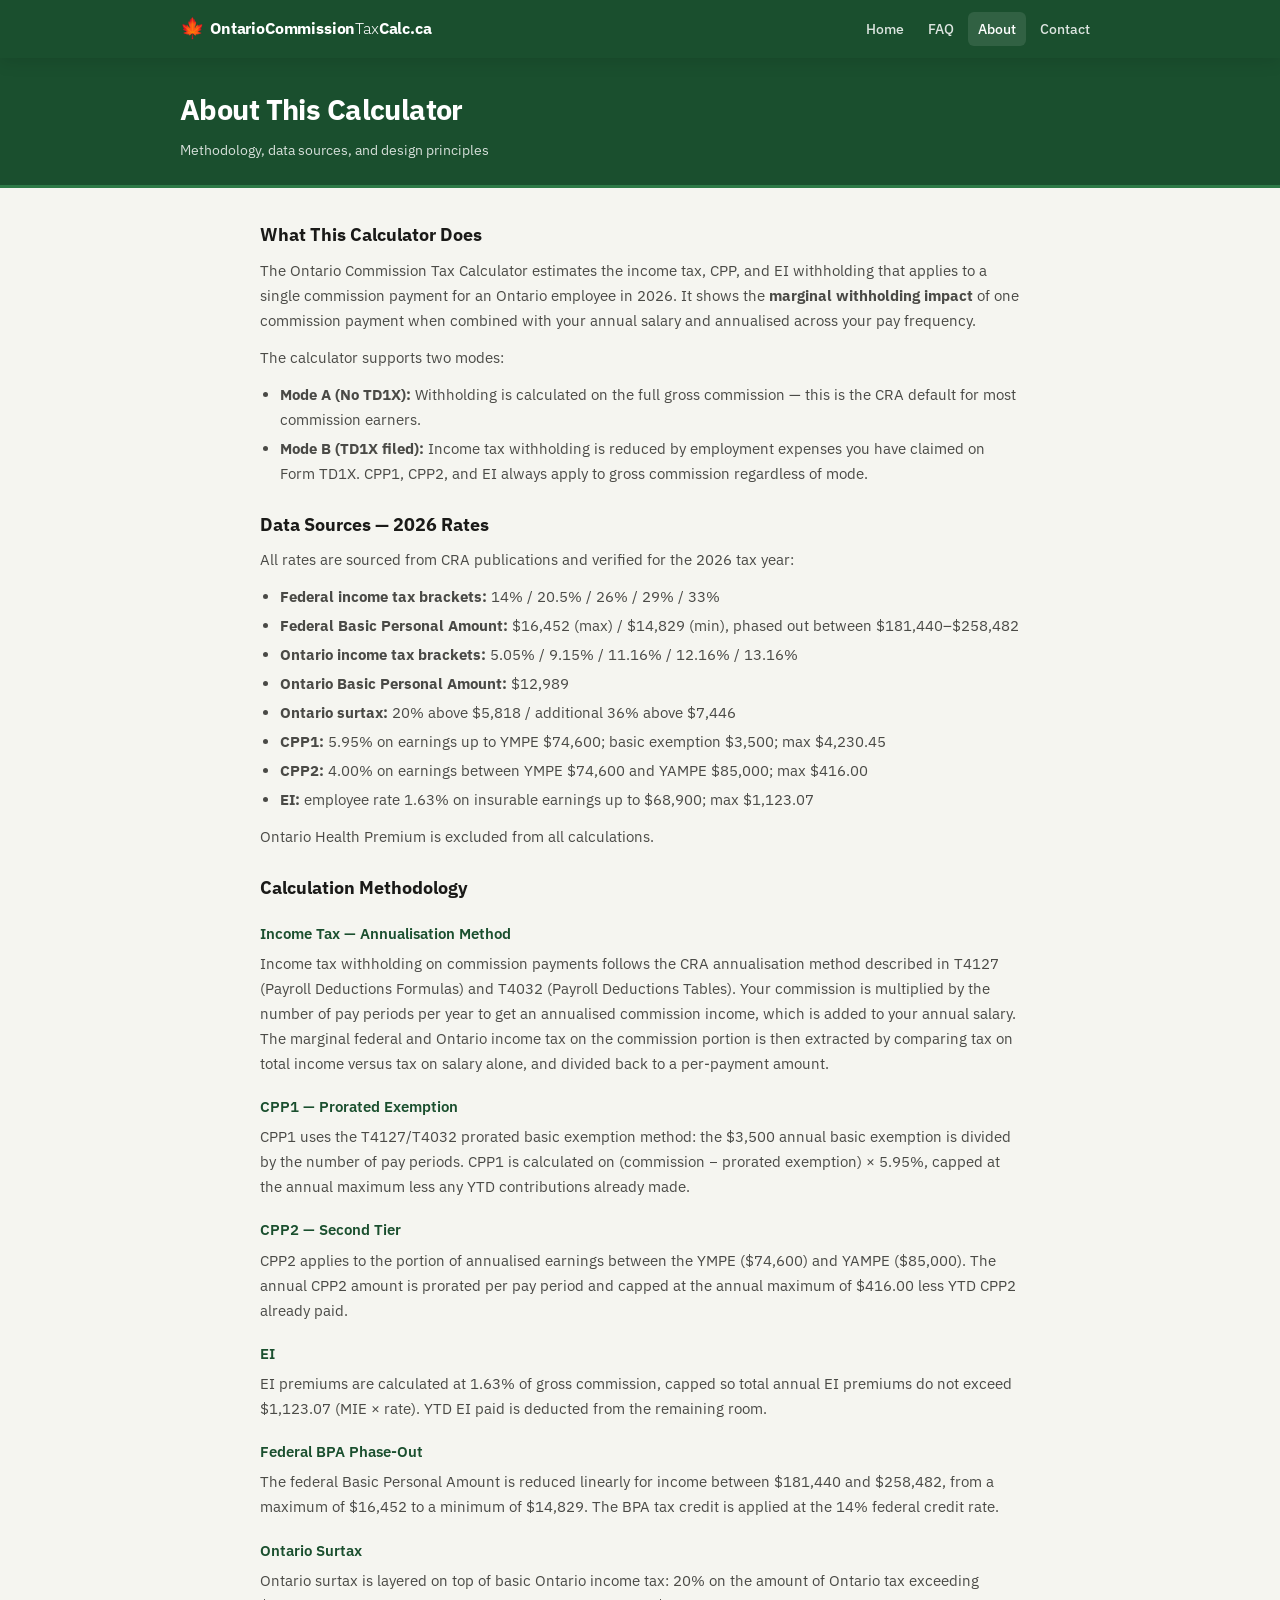
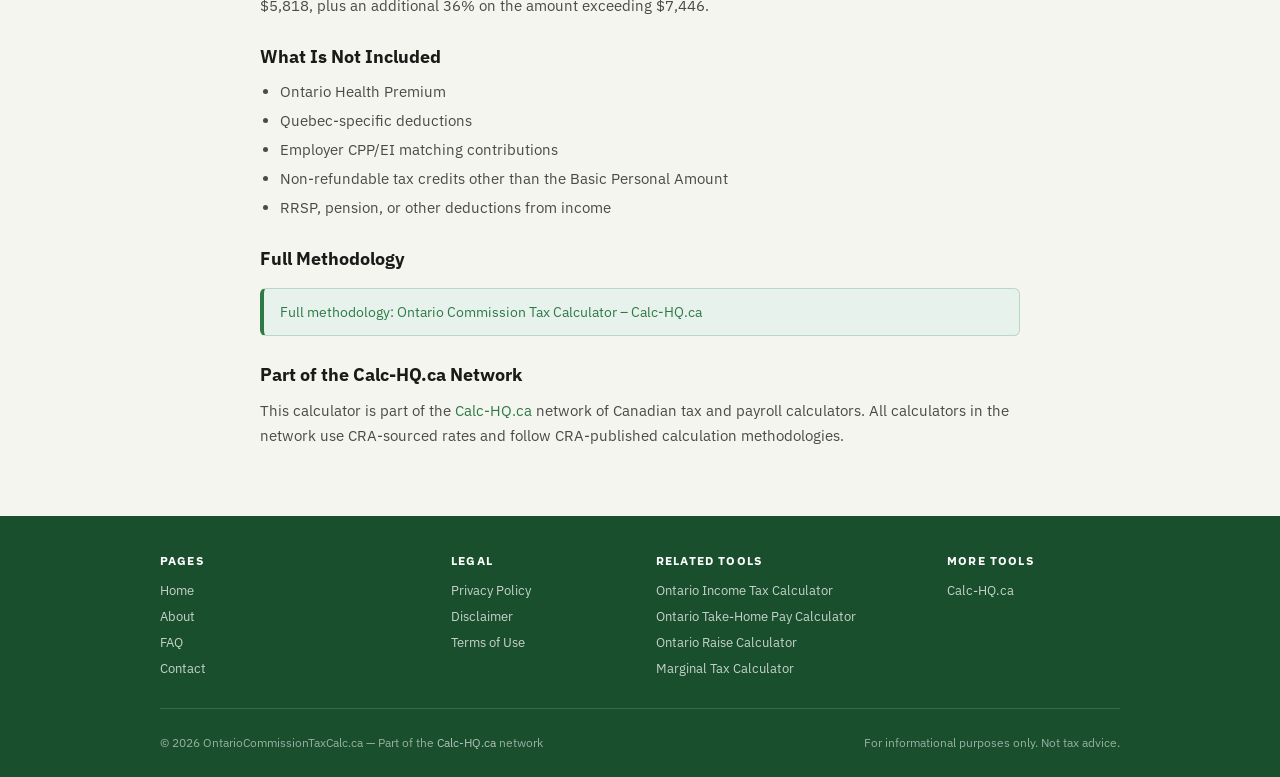
==== about.html @ 47cc6dad "Initial build + patches — ontariocommissiontaxcalc.ca" ====
<!DOCTYPE html>
<html lang="en">
<head>
  <meta charset="UTF-8">
  <meta name="viewport" content="width=device-width, initial-scale=1.0">
  <title>About — Ontario Commission Tax Calculator 2026</title>
  <meta name="description" content="About the Ontario Commission Tax Calculator — methodology, data sources, and how commission tax withholding is calculated for 2026.">
  <link rel="canonical" href="https://www.ontariocommissiontaxcalc.ca/about.html">
  <link rel="preconnect" href="https://fonts.googleapis.com">
  <link rel="preconnect" href="https://fonts.gstatic.com" crossorigin>
  <link href="https://fonts.googleapis.com/css2?family=IBM+Plex+Sans:wght@300;400;500;600;700&family=IBM+Plex+Mono:wght@400;500;600&display=swap" rel="stylesheet">
  <link rel="stylesheet" href="css/style.css">
  <script async src="https://pagead2.googlesyndication.com/pagead/js/adsbygoogle.js?client=ca-pub-7744853829365165" crossorigin="anonymous"></script>
</head>
<body>

<header class="site-header">
  <div class="container">
    <a href="index.html" class="logo">
      <span class="logo-leaf" aria-hidden="true" style="font-size:1.25em;line-height:1">🍁</span><span>OntarioCommission<span style="font-weight:300">Tax</span>Calc.ca</span>
    </a>
    <nav class="site-nav" aria-label="Main navigation">
      <a href="index.html">Home</a>
      <a href="faq.html">FAQ</a>
      <a href="about.html" class="active">About</a>
      <a href="contact.html">Contact</a>
    </nav>
  </div>
</header>

<section class="page-hero">
  <div class="container">
    <h1>About This Calculator</h1>
    <p>Methodology, data sources, and design principles</p>
  </div>
</section>

<main class="page-content">
  <div class="content-col">

    <h2>What This Calculator Does</h2>
    <p>The Ontario Commission Tax Calculator estimates the income tax, CPP, and EI withholding that applies to a single commission payment for an Ontario employee in 2026. It shows the <strong>marginal withholding impact</strong> of one commission payment when combined with your annual salary and annualised across your pay frequency.</p>
    <p>The calculator supports two modes:</p>
    <ul>
      <li><strong>Mode A (No TD1X):</strong> Withholding is calculated on the full gross commission — this is the CRA default for most commission earners.</li>
      <li><strong>Mode B (TD1X filed):</strong> Income tax withholding is reduced by employment expenses you have claimed on Form TD1X. CPP1, CPP2, and EI always apply to gross commission regardless of mode.</li>
    </ul>

    <h2>Data Sources — 2026 Rates</h2>
    <p>All rates are sourced from CRA publications and verified for the 2026 tax year:</p>
    <ul>
      <li><strong>Federal income tax brackets:</strong> 14% / 20.5% / 26% / 29% / 33%</li>
      <li><strong>Federal Basic Personal Amount:</strong> $16,452 (max) / $14,829 (min), phased out between $181,440–$258,482</li>
      <li><strong>Ontario income tax brackets:</strong> 5.05% / 9.15% / 11.16% / 12.16% / 13.16%</li>
      <li><strong>Ontario Basic Personal Amount:</strong> $12,989</li>
      <li><strong>Ontario surtax:</strong> 20% above $5,818 / additional 36% above $7,446</li>
      <li><strong>CPP1:</strong> 5.95% on earnings up to YMPE $74,600; basic exemption $3,500; max $4,230.45</li>
      <li><strong>CPP2:</strong> 4.00% on earnings between YMPE $74,600 and YAMPE $85,000; max $416.00</li>
      <li><strong>EI:</strong> employee rate 1.63% on insurable earnings up to $68,900; max $1,123.07</li>
    </ul>
    <p>Ontario Health Premium is excluded from all calculations.</p>

    <h2>Calculation Methodology</h2>
    <h3>Income Tax — Annualisation Method</h3>
    <p>Income tax withholding on commission payments follows the CRA annualisation method described in T4127 (Payroll Deductions Formulas) and T4032 (Payroll Deductions Tables). Your commission is multiplied by the number of pay periods per year to get an annualised commission income, which is added to your annual salary. The marginal federal and Ontario income tax on the commission portion is then extracted by comparing tax on total income versus tax on salary alone, and divided back to a per-payment amount.</p>

    <h3>CPP1 — Prorated Exemption</h3>
    <p>CPP1 uses the T4127/T4032 prorated basic exemption method: the $3,500 annual basic exemption is divided by the number of pay periods. CPP1 is calculated on (commission − prorated exemption) × 5.95%, capped at the annual maximum less any YTD contributions already made.</p>

    <h3>CPP2 — Second Tier</h3>
    <p>CPP2 applies to the portion of annualised earnings between the YMPE ($74,600) and YAMPE ($85,000). The annual CPP2 amount is prorated per pay period and capped at the annual maximum of $416.00 less YTD CPP2 already paid.</p>

    <h3>EI</h3>
    <p>EI premiums are calculated at 1.63% of gross commission, capped so total annual EI premiums do not exceed $1,123.07 (MIE × rate). YTD EI paid is deducted from the remaining room.</p>

    <h3>Federal BPA Phase-Out</h3>
    <p>The federal Basic Personal Amount is reduced linearly for income between $181,440 and $258,482, from a maximum of $16,452 to a minimum of $14,829. The BPA tax credit is applied at the 14% federal credit rate.</p>

    <h3>Ontario Surtax</h3>
    <p>Ontario surtax is layered on top of basic Ontario income tax: 20% on the amount of Ontario tax exceeding $5,818, plus an additional 36% on the amount exceeding $7,446.</p>

    <h2>What Is Not Included</h2>
    <ul>
      <li>Ontario Health Premium</li>
      <li>Quebec-specific deductions</li>
      <li>Employer CPP/EI matching contributions</li>
      <li>Non-refundable tax credits other than the Basic Personal Amount</li>
      <li>RRSP, pension, or other deductions from income</li>
    </ul>

    <h2>Full Methodology</h2>
    <div class="info-box">
      <a href="https://calc-hq.ca/methodology/commission-tax/">Full methodology: Ontario Commission Tax Calculator – Calc-HQ.ca</a>
    </div>

    <h2>Part of the Calc-HQ.ca Network</h2>
    <p>This calculator is part of the <a href="https://calc-hq.ca/">Calc-HQ.ca</a> network of Canadian tax and payroll calculators. All calculators in the network use CRA-sourced rates and follow CRA-published calculation methodologies.</p>

  </div>
</main>

<footer class="site-footer">
  <div class="footer-grid">
    <div class="footer-col">
      <h4>Pages</h4>
      <a href="index.html">Home</a>
      <a href="about.html">About</a>
      <a href="faq.html">FAQ</a>
      <a href="contact.html">Contact</a>
    </div>
    <div class="footer-col">
      <h4>Legal</h4>
      <a href="privacy.html">Privacy Policy</a>
      <a href="legal.html">Disclaimer</a>
      <a href="terms.html">Terms of Use</a>
    </div>
    <div class="footer-col">
      <h4>Related Tools</h4>
      <a href="https://www.ontarioincometaxcalc.ca/" rel="noopener">Ontario Income Tax Calculator</a>
      <a href="https://www.ontariotakehomecalc.ca/" rel="noopener">Ontario Take-Home Pay Calculator</a>
      <a href="https://www.ontarioraisecalc.ca/" rel="noopener">Ontario Raise Calculator</a>
      <a href="https://www.marginaltaxcalc.ca/" rel="noopener">Marginal Tax Calculator</a>
    </div>
    <div class="footer-col">
      <h4>More Tools</h4>
      <a href="https://calc-hq.ca/" rel="noopener">Calc-HQ.ca</a>
    </div>
  </div>
  <div class="footer-bottom">
    <span>© 2026 OntarioCommissionTaxCalc.ca — Part of the <a href="https://calc-hq.ca/" rel="noopener">Calc-HQ.ca</a> network</span>
    <span>For informational purposes only. Not tax advice.</span>
  </div>
</footer>

</body>
</html>
---- css/style.css ----
/* ─── Design tokens ──────────────────────────────────────────────────────── */
:root {
  --bg:           #f5f5f0;
  --surface:      #ffffff;
  --surface-2:    #f9f9f6;
  --border:       #e0dfd8;
  --border-2:     #c8c7be;
  --text-primary: #1a1a18;
  --text-secondary:#4a4a46;
  --text-muted:   #7a7a74;
  --accent:       #1a4f2e;
  --accent-light: #e8f2ec;
  --accent-mid:   #2d7a47;
  --accent-hover: #153d24;
  --red:          #c0392b;
  --amber:        #c47a00;
  --radius:       6px;
  --radius-lg:    12px;
  --shadow-sm:    0 1px 3px rgba(0,0,0,0.08);
  --shadow:       0 4px 16px rgba(0,0,0,0.10);
  --shadow-lg:    0 8px 32px rgba(0,0,0,0.12);
  --max-width:    960px;
}

/* ─── Reset ──────────────────────────────────────────────────────────────── */
*, *::before, *::after { box-sizing: border-box; margin: 0; padding: 0; }
html { font-size: 16px; scroll-behavior: smooth; }
body {
  font-family: 'IBM Plex Sans', system-ui, sans-serif;
  background: var(--bg);
  color: var(--text-primary);
  line-height: 1.6;
  -webkit-font-smoothing: antialiased;
}
a { color: var(--accent-mid); text-decoration: none; }
a:hover { color: var(--accent-hover); text-decoration: underline; }
img, svg { display: block; }

/* ─── Layout ─────────────────────────────────────────────────────────────── */
.container {
  max-width: var(--max-width);
  margin: 0 auto;
  padding: 0 20px;
}

/* ─── Header ─────────────────────────────────────────────────────────────── */
.site-header {
  background: var(--accent);
  height: 58px;
  position: sticky;
  top: 0;
  z-index: 100;
  box-shadow: var(--shadow);
}
.site-header .container {
  display: flex;
  align-items: center;
  justify-content: space-between;
  height: 100%;
}
.logo {
  display: flex;
  align-items: center;
  gap: 8px;
  color: #fff;
  font-size: 1rem;
  font-weight: 700;
  text-decoration: none;
  letter-spacing: -0.01em;
}
.logo:hover { color: #fff; text-decoration: none; }
.logo-leaf {
  width: 22px;
  height: 22px;
  fill: #fff;
  flex-shrink: 0;
}
.site-nav {
  display: flex;
  align-items: center;
  gap: 4px;
}
.site-nav a {
  color: rgba(255,255,255,0.85);
  font-size: 0.875rem;
  font-weight: 500;
  padding: 6px 10px;
  border-radius: var(--radius);
  transition: color 0.15s, background 0.15s;
  text-decoration: none;
}
.site-nav a:hover, .site-nav a.active {
  color: #fff;
  background: rgba(255,255,255,0.10);
  text-decoration: none;
}

/* ─── Hero ───────────────────────────────────────────────────────────────── */
.hero {
  background: var(--accent);
  color: #fff;
  padding: 32px 20px 28px;
  border-bottom: 3px solid var(--accent-mid);
}
.hero h1 {
  font-size: clamp(1.4rem, 4vw, 2rem);
  font-weight: 700;
  letter-spacing: -0.02em;
  margin-bottom: 8px;
}
.hero p {
  color: rgba(255,255,255,0.82);
  font-size: 0.95rem;
  max-width: 620px;
}
.hero-badge {
  display: inline-flex;
  align-items: center;
  gap: 6px;
  background: rgba(255,255,255,0.15);
  border: 1px solid rgba(255,255,255,0.25);
  border-radius: 20px;
  padding: 4px 12px;
  font-size: 0.78rem;
  font-weight: 500;
  letter-spacing: 0.01em;
  margin-bottom: 14px;
  color: rgba(255,255,255,0.95);
}

/* Hero for inner pages */
.page-hero {
  background: var(--accent);
  color: #fff;
  padding: 28px 0 24px;
  border-bottom: 3px solid var(--accent-mid);
}
.page-hero h1 {
  font-size: clamp(1.3rem, 3.5vw, 1.8rem);
  font-weight: 700;
  letter-spacing: -0.02em;
  margin-bottom: 6px;
}
.page-hero p {
  color: rgba(255,255,255,0.82);
  font-size: 0.9rem;
}

/* ─── Main content area ──────────────────────────────────────────────────── */
.main-content {
  padding: 28px 20px 56px;
}
.content-col {
  max-width: 760px;
  margin: 0 auto;
}

/* ─── Calculator card ────────────────────────────────────────────────────── */
.calc-card {
  background: var(--surface);
  border-radius: var(--radius-lg);
  box-shadow: var(--shadow);
  margin-bottom: 24px;
  overflow: hidden;
}
.calc-header {
  background: var(--accent-light);
  border-bottom: 1px solid var(--border);
  padding: 14px 24px;
}
.calc-header h2 {
  font-size: 1.05rem;
  font-weight: 600;
  color: var(--accent);
  margin: 0;
}
.calc-body {
  padding: 24px;
}

/* ─── Form ───────────────────────────────────────────────────────────────── */
.form-grid {
  display: grid;
  grid-template-columns: 1fr 1fr;
  gap: 16px 20px;
  margin-bottom: 20px;
}
.field-full { grid-column: 1 / -1; }

.field label {
  display: block;
  font-size: 0.875rem;
  font-weight: 600;
  color: var(--text-primary);
  margin-bottom: 5px;
}
.field .hint {
  font-size: 0.78rem;
  color: var(--text-muted);
  margin-top: 3px;
}
.input-wrap {
  position: relative;
  display: flex;
  align-items: center;
}
.input-prefix {
  position: absolute;
  left: 12px;
  font-size: 1rem;
  font-weight: 600;
  color: var(--text-secondary);
  font-family: 'IBM Plex Mono', monospace;
  pointer-events: none;
  user-select: none;
}
.input-wrap input[type="number"],
.input-wrap input[type="text"] {
  width: 100%;
  padding: 11px 12px 11px 26px;
  border: 2px solid var(--border);
  border-radius: var(--radius);
  font-family: 'IBM Plex Mono', monospace;
  font-size: 0.95rem;
  color: var(--text-primary);
  background: var(--surface);
  transition: border-color 0.15s, box-shadow 0.15s;
  -moz-appearance: textfield;
}
.input-wrap input[type="number"]::-webkit-outer-spin-button,
.input-wrap input[type="number"]::-webkit-inner-spin-button { -webkit-appearance: none; }
.input-wrap input:focus {
  outline: none;
  border-color: var(--accent-mid);
  box-shadow: 0 0 0 3px rgba(45,122,71,0.12);
}
select {
  width: 100%;
  padding: 11px 12px;
  border: 2px solid var(--border);
  border-radius: var(--radius);
  font-family: 'IBM Plex Sans', sans-serif;
  font-size: 0.9rem;
  color: var(--text-primary);
  background: var(--surface);
  cursor: pointer;
  transition: border-color 0.15s, box-shadow 0.15s;
}
select:focus {
  outline: none;
  border-color: var(--accent-mid);
  box-shadow: 0 0 0 3px rgba(45,122,71,0.12);
}

/* TD1X radio toggle */
.radio-group {
  display: flex;
  gap: 8px;
}
.radio-group label {
  display: flex;
  align-items: center;
  gap: 6px;
  padding: 9px 14px;
  border: 2px solid var(--border);
  border-radius: var(--radius);
  cursor: pointer;
  font-size: 0.9rem;
  font-weight: 500;
  color: var(--text-secondary);
  transition: border-color 0.15s, background 0.15s, color 0.15s;
  user-select: none;
}
.radio-group input[type="radio"] { display: none; }
.radio-group input[type="radio"]:checked + label {
  border-color: var(--accent-mid);
  background: var(--accent-light);
  color: var(--accent);
}
.radio-group label:hover {
  border-color: var(--accent-mid);
  color: var(--accent);
}

/* YTD collapsible */
.ytd-toggle-btn {
  background: none;
  border: none;
  color: var(--accent-mid);
  font-size: 0.85rem;
  font-weight: 600;
  cursor: pointer;
  padding: 0;
  margin-bottom: 14px;
  display: flex;
  align-items: center;
  gap: 4px;
}
.ytd-toggle-btn:hover { color: var(--accent-hover); }
.ytd-section {
  background: var(--surface-2);
  border: 1px solid var(--border);
  border-radius: var(--radius);
  padding: 16px;
  margin-bottom: 20px;
}
.ytd-section .form-grid { margin-bottom: 0; }

/* Calculate button */
.btn-calculate {
  width: 100%;
  padding: 15px 24px;
  background: var(--accent);
  color: #fff;
  border: none;
  border-radius: var(--radius);
  font-family: 'IBM Plex Sans', sans-serif;
  font-size: 1.05rem;
  font-weight: 700;
  cursor: pointer;
  box-shadow: var(--shadow-sm);
  transition: background 0.15s, box-shadow 0.15s;
}
.btn-calculate:hover {
  background: var(--accent-hover);
  box-shadow: var(--shadow);
}
.btn-calculate:active { transform: translateY(1px); }

/* ─── Trust strip ────────────────────────────────────────────────────────── */
.trust-strip {
  background: var(--surface-2);
  border: 1px solid var(--border);
  border-radius: var(--radius);
  padding: 10px 16px;
  font-size: 0.8rem;
  color: var(--text-secondary);
  display: flex;
  flex-wrap: wrap;
  gap: 6px 16px;
  margin-bottom: 24px;
}
.trust-strip span {
  color: var(--accent-mid);
  font-weight: 700;
}

/* ─── Results ────────────────────────────────────────────────────────────── */
#results {
  background: var(--surface);
  border-radius: var(--radius-lg);
  box-shadow: var(--shadow);
  margin-bottom: 28px;
  overflow: hidden;
}
.results-inner { padding: 24px; }
.results-title {
  font-size: 1rem;
  font-weight: 700;
  color: var(--accent);
  margin-bottom: 16px;
}
.result-table {
  border: 1px solid var(--border);
  border-radius: var(--radius);
  overflow: hidden;
  margin-bottom: 16px;
}
.result-row {
  display: flex;
  justify-content: space-between;
  align-items: center;
  padding: 10px 16px;
  border-bottom: 1px solid var(--border);
  font-size: 0.9rem;
}
.result-row:last-child { border-bottom: none; }
.result-row.result-bold {
  background: var(--accent-light);
  font-weight: 600;
}
.result-row.result-highlight {
  background: var(--accent);
  color: #fff;
  font-weight: 600;
}
.result-row.result-highlight .rr-value { color: #fff; }
.rr-value {
  font-family: 'IBM Plex Mono', monospace;
  font-size: 0.95rem;
  font-weight: 600;
  color: var(--text-primary);
}

/* Rate blocks */
.rate-blocks {
  display: grid;
  grid-template-columns: 1fr 1fr;
  gap: 12px;
}
.rate-block {
  background: var(--surface-2);
  border: 1px solid var(--border);
  border-radius: var(--radius);
  padding: 12px 14px;
}
.rate-label {
  font-size: 0.78rem;
  font-weight: 600;
  color: var(--text-secondary);
  text-transform: uppercase;
  letter-spacing: 0.04em;
  margin-bottom: 4px;
}
.rate-value {
  font-family: 'IBM Plex Mono', monospace;
  font-size: 1.4rem;
  font-weight: 700;
  color: var(--accent);
}
.rate-sub {
  font-size: 0.73rem;
  color: var(--text-muted);
  margin-top: 2px;
}

/* TD1X comparison table */
.compare-header {
  display: grid;
  grid-template-columns: 1fr 130px 130px;
  gap: 0;
  padding: 8px 16px;
  background: var(--accent);
  border-radius: var(--radius) var(--radius) 0 0;
  margin-bottom: 0;
}
.col-head {
  font-size: 0.78rem;
  font-weight: 700;
  color: #fff;
  text-align: right;
  line-height: 1.3;
}
.col-head small { font-weight: 400; opacity: 0.8; }
.compare-table .result-row {
  display: grid;
  grid-template-columns: 1fr 130px 130px;
}
.compare-table .rr-label { font-size: 0.88rem; }
.compare-table .rr-value { text-align: right; }
.compare-table .rr-b { color: var(--accent-mid); }
.compare-saving {
  background: var(--accent-light);
  border: 1px solid #b8d8c4;
  border-radius: var(--radius);
  padding: 10px 14px;
  font-size: 0.85rem;
  color: var(--text-secondary);
  margin-top: 12px;
}

/* Error message */
.error-msg {
  padding: 14px 16px;
  background: #fff5f5;
  border: 1px solid #f5c6cb;
  border-radius: var(--radius);
  color: var(--red);
  font-size: 0.875rem;
}

/* ─── Disclaimers ────────────────────────────────────────────────────────── */
.disclaimers {
  background: #fffbf0;
  border: 1px solid #f0d98a;
  border-radius: var(--radius);
  padding: 12px 16px;
  font-size: 0.78rem;
  color: var(--text-secondary);
  margin-bottom: 28px;
}
.disclaimers ul {
  margin: 6px 0 0 16px;
  line-height: 1.7;
}

/* ─── Info / methodology sections ────────────────────────────────────────── */
.info-section {
  background: var(--surface);
  border: 1px solid var(--border);
  border-radius: var(--radius-lg);
  padding: 28px;
  margin-bottom: 24px;
  box-shadow: var(--shadow-sm);
}
.info-section h2 {
  font-size: 1.15rem;
  font-weight: 700;
  color: var(--text-primary);
  letter-spacing: -0.01em;
  margin-bottom: 12px;
}
.info-section h3 {
  font-size: 0.95rem;
  font-weight: 600;
  color: var(--accent);
  margin: 16px 0 6px;
}
.info-section p, .info-section li {
  font-size: 0.9rem;
  color: var(--text-secondary);
  line-height: 1.65;
}
.info-section ul, .info-section ol {
  margin: 8px 0 8px 20px;
}
.info-section li { margin-bottom: 4px; }

.info-box {
  background: var(--accent-light);
  border: 1px solid #b8d8c4;
  border-left: 4px solid var(--accent-mid);
  border-radius: var(--radius);
  padding: 12px 16px;
  font-size: 0.875rem;
  color: var(--text-secondary);
  margin: 14px 0;
}

.formula {
  background: var(--surface-2);
  border-left: 3px solid var(--accent-mid);
  padding: 10px 16px;
  border-radius: 0 var(--radius) var(--radius) 0;
  font-family: 'IBM Plex Mono', monospace;
  font-size: 0.82rem;
  color: var(--text-secondary);
  margin: 10px 0;
  overflow-x: auto;
}

/* ─── Page content (about, faq, etc.) ───────────────────────────────────── */
.page-content {
  padding: 32px 20px 56px;
}
.page-content h2 {
  font-size: 1.15rem;
  font-weight: 700;
  color: var(--text-primary);
  margin: 24px 0 8px;
}
.page-content h2:first-child { margin-top: 0; }
.page-content h3 {
  font-size: 0.95rem;
  font-weight: 600;
  color: var(--accent);
  margin: 18px 0 6px;
}
.page-content p {
  font-size: 0.92rem;
  color: var(--text-secondary);
  line-height: 1.7;
  margin-bottom: 12px;
}
.page-content ul, .page-content ol {
  margin: 8px 0 12px 20px;
  font-size: 0.92rem;
  color: var(--text-secondary);
  line-height: 1.7;
}
.page-content li { margin-bottom: 4px; }
.page-content a { color: var(--accent-mid); }
.page-content a:hover { color: var(--accent-hover); }

/* FAQ accordion */
.faq-item {
  border: 1px solid var(--border);
  border-radius: var(--radius);
  margin-bottom: 8px;
  overflow: hidden;
}
.faq-q {
  width: 100%;
  text-align: left;
  background: var(--surface);
  border: none;
  padding: 14px 16px;
  font-family: 'IBM Plex Sans', sans-serif;
  font-size: 0.92rem;
  font-weight: 600;
  color: var(--text-primary);
  cursor: pointer;
  display: flex;
  justify-content: space-between;
  align-items: center;
  transition: background 0.15s;
}
.faq-q:hover { background: var(--accent-light); }
.faq-q[aria-expanded="true"] { background: var(--accent-light); color: var(--accent); }
.faq-icon { font-size: 0.75rem; color: var(--text-muted); transition: transform 0.2s; }
.faq-q[aria-expanded="true"] .faq-icon { transform: rotate(90deg); }
.faq-a {
  padding: 0 16px;
  max-height: 0;
  overflow: hidden;
  transition: max-height 0.25s ease, padding 0.2s;
}
.faq-a.open {
  padding: 12px 16px 16px;
  max-height: 800px;
}
.faq-a p, .faq-a ul { font-size: 0.88rem; color: var(--text-secondary); }
.faq-a ul { margin-left: 18px; margin-top: 6px; }

/* ─── Contact form ───────────────────────────────────────────────────────── */
.contact-form {
  background: var(--surface);
  border: 1px solid var(--border);
  border-radius: var(--radius-lg);
  padding: 24px;
  margin: 20px 0 28px;
  display: flex;
  flex-direction: column;
  gap: 16px;
}
.contact-form .field label {
  display: block;
  font-size: 0.875rem;
  font-weight: 600;
  color: var(--text-primary);
  margin-bottom: 5px;
}
.contact-form input,
.contact-form textarea {
  width: 100%;
  padding: 11px 14px;
  border: 2px solid var(--border);
  border-radius: var(--radius);
  font-family: 'IBM Plex Sans', sans-serif;
  font-size: 0.9rem;
  color: var(--text-primary);
  background: var(--surface);
  transition: border-color 0.15s, box-shadow 0.15s;
}
.contact-form input:focus,
.contact-form textarea:focus {
  outline: none;
  border-color: var(--accent-mid);
  box-shadow: 0 0 0 3px rgba(45,122,71,0.12);
}
.contact-form textarea {
  min-height: 110px;
  resize: vertical;
}
.calc-btn {
  display: inline-block;
  padding: 13px 28px;
  background: var(--accent);
  color: #fff;
  border: none;
  border-radius: var(--radius);
  font-family: 'IBM Plex Sans', sans-serif;
  font-size: 1rem;
  font-weight: 700;
  cursor: pointer;
  box-shadow: var(--shadow-sm);
  transition: background 0.15s, box-shadow 0.15s;
}
.calc-btn:hover { background: var(--accent-hover); box-shadow: var(--shadow); }
.calc-btn:disabled { opacity: 0.7; cursor: not-allowed; }

/* ─── Footer ─────────────────────────────────────────────────────────────── */
.site-footer {
  background: var(--accent);
  color: rgba(255,255,255,0.70);
  padding: 36px 20px 24px;
  font-size: 0.82rem;
}
.footer-grid {
  display: grid;
  grid-template-columns: 1.5fr 1fr 1.5fr 1fr;
  gap: 32px;
  max-width: var(--max-width);
  margin: 0 auto 24px;
  padding-bottom: 24px;
  border-bottom: 1px solid rgba(255,255,255,0.15);
}
.footer-col h4 {
  font-size: 0.72rem;
  font-weight: 700;
  text-transform: uppercase;
  letter-spacing: 0.1em;
  color: #fff;
  margin-bottom: 10px;
}
.footer-col a {
  display: block;
  color: rgba(255,255,255,0.75);
  font-size: 0.82rem;
  margin-bottom: 5px;
  text-decoration: none;
  transition: color 0.15s;
}
.footer-col a:hover { color: #fff; text-decoration: none; }
.footer-bottom {
  max-width: var(--max-width);
  margin: 0 auto;
  display: flex;
  justify-content: space-between;
  align-items: center;
  flex-wrap: wrap;
  gap: 8px;
  font-size: 0.78rem;
  color: rgba(255,255,255,0.55);
}
.footer-bottom a { color: rgba(255,255,255,0.65); }
.footer-bottom a:hover { color: #fff; }

/* ─── Responsive ─────────────────────────────────────────────────────────── */
@media (max-width: 680px) {
  .form-grid { grid-template-columns: 1fr; }
  .field-full { grid-column: 1; }
  .rate-blocks { grid-template-columns: 1fr; }
  .compare-header,
  .compare-table .result-row { grid-template-columns: 1fr 90px 90px; }
  .col-head { font-size: 0.72rem; }
  .footer-grid { grid-template-columns: 1fr 1fr; gap: 20px; }
  .site-nav a { padding: 6px 7px; font-size: 0.82rem; }
}
@media (max-width: 420px) {
  .footer-grid { grid-template-columns: 1fr; }
  .compare-header,
  .compare-table .result-row { grid-template-columns: 1fr 80px 80px; }
}
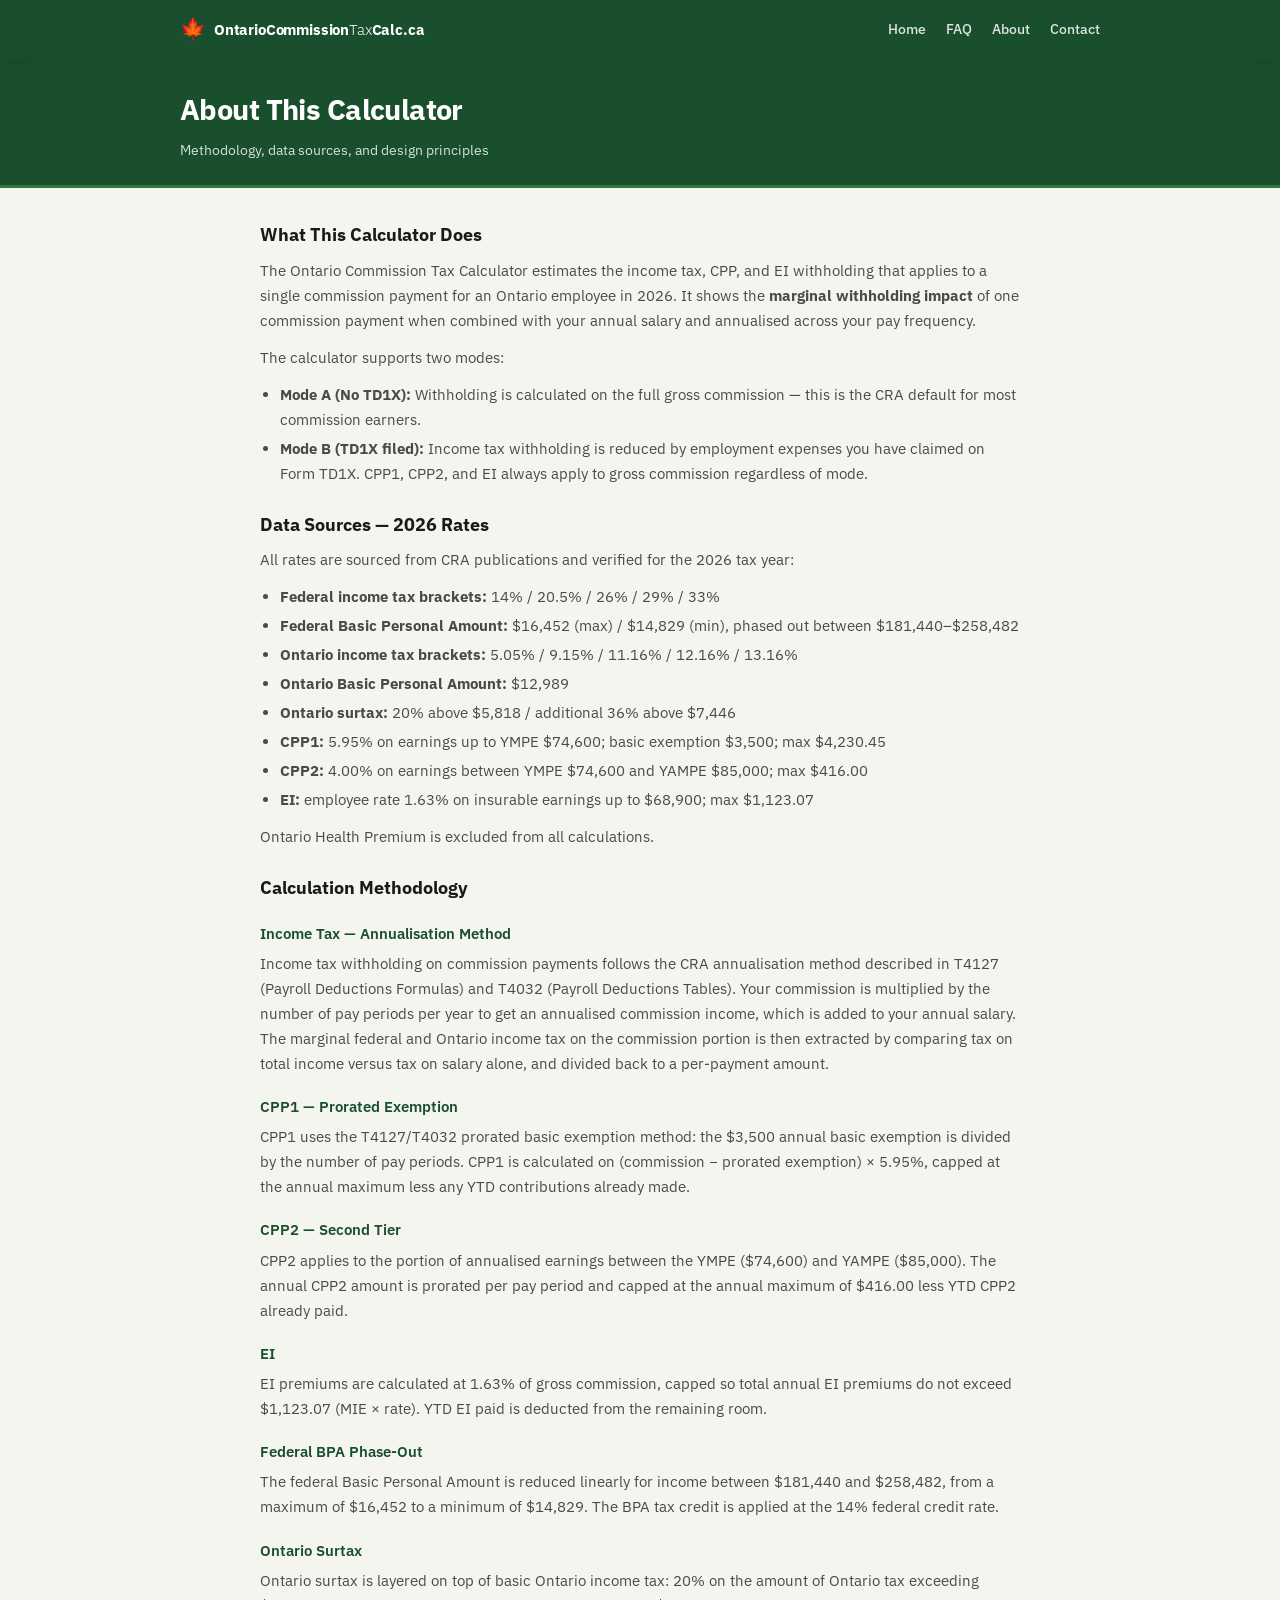
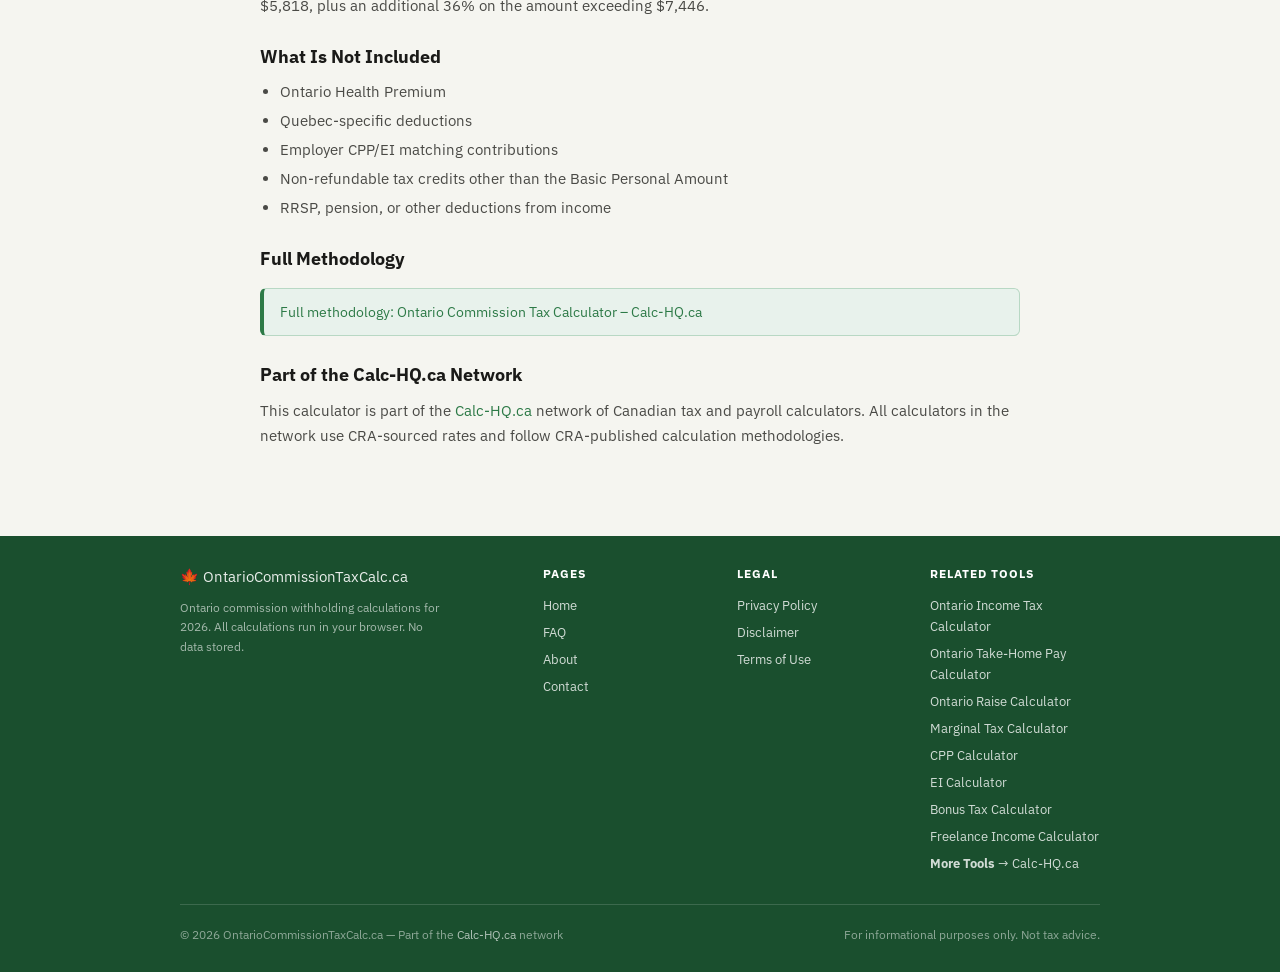
==== commit e1e1d04f: "Full enforcement build: responsive system, hamburger, 11 breakpoints, schema, network.js, footer res" ====
--- a/about.html
+++ b/about.html
@@ -1,5 +1,5 @@
 <!DOCTYPE html>
-<html lang="en">
+<html lang="en-CA">
 <head>
   <meta charset="UTF-8">
   <meta name="viewport" content="width=device-width, initial-scale=1.0">
@@ -10,14 +10,16 @@
   <link rel="preconnect" href="https://fonts.gstatic.com" crossorigin>
   <link href="https://fonts.googleapis.com/css2?family=IBM+Plex+Sans:wght@300;400;500;600;700&family=IBM+Plex+Mono:wght@400;500;600&display=swap" rel="stylesheet">
   <link rel="stylesheet" href="css/style.css">
+  <link rel="icon" href="data:image/svg+xml,<svg xmlns='http://www.w3.org/2000/svg' viewBox='0 0 100 100'><text y='.9em' font-size='90'>🍁</text></svg>" />
   <script async src="https://pagead2.googlesyndication.com/pagead/js/adsbygoogle.js?client=ca-pub-7744853829365165" crossorigin="anonymous"></script>
 </head>
 <body>
 
 <header class="site-header">
-  <div class="container">
-    <a href="index.html" class="logo">
-      <span class="logo-leaf" aria-hidden="true" style="font-size:1.25em;line-height:1">🍁</span><span>OntarioCommission<span style="font-weight:300">Tax</span>Calc.ca</span>
+  <div class="header-inner">
+    <a href="index.html" class="site-logo">
+      <span class="logo-maple">🍁</span>
+      <span class="logo-text">OntarioCommission<span>Tax</span>Calc.ca</span>
     </a>
     <nav class="site-nav" aria-label="Main navigation">
       <a href="index.html">Home</a>
@@ -25,8 +27,20 @@
       <a href="about.html" class="active">About</a>
       <a href="contact.html">Contact</a>
     </nav>
+    <button class="hamburger" aria-label="Menu" aria-expanded="false">
+      <span></span><span></span><span></span>
+    </button>
   </div>
 </header>
+
+<!-- Mobile nav overlay -->
+<div class="mobile-nav-overlay" id="mobile-overlay"></div>
+<nav class="mobile-nav" id="mobile-nav">
+  <a href="index.html">Home</a>
+  <a href="faq.html">FAQ</a>
+  <a href="about.html">About</a>
+  <a href="contact.html">Contact</a>
+</nav>
 
 <section class="page-hero">
   <div class="container">
@@ -100,37 +114,65 @@
 </main>
 
 <footer class="site-footer">
-  <div class="footer-grid">
-    <div class="footer-col">
-      <h4>Pages</h4>
-      <a href="index.html">Home</a>
-      <a href="about.html">About</a>
-      <a href="faq.html">FAQ</a>
-      <a href="contact.html">Contact</a>
+  <div class="container">
+    <div class="footer-grid">
+      <div class="footer-brand">
+        <div class="logo">🍁 OntarioCommissionTaxCalc.ca</div>
+        <p>Ontario commission withholding calculations for 2026. All calculations run in your browser. No data stored.</p>
+      </div>
+      <div class="footer-col">
+        <h4>PAGES</h4>
+        <a href="index.html">Home</a>
+        <a href="faq.html">FAQ</a>
+        <a href="about.html">About</a>
+        <a href="contact.html">Contact</a>
+      </div>
+      <div class="footer-col">
+        <h4>LEGAL</h4>
+        <a href="privacy.html">Privacy Policy</a>
+        <a href="legal.html">Disclaimer</a>
+        <a href="terms.html">Terms of Use</a>
+      </div>
+      <div class="footer-col">
+        <h4>RELATED TOOLS</h4>
+        <div id="related-tools"></div>
+        <a href="https://calc-hq.ca/" class="more-tools-link" rel="noopener"><strong>More Tools</strong> → Calc-HQ.ca</a>
+      </div>
     </div>
-    <div class="footer-col">
-      <h4>Legal</h4>
-      <a href="privacy.html">Privacy Policy</a>
-      <a href="legal.html">Disclaimer</a>
-      <a href="terms.html">Terms of Use</a>
+    <div class="footer-bottom">
+      <span>© 2026 OntarioCommissionTaxCalc.ca — Part of the <a href="https://calc-hq.ca/" rel="noopener">Calc-HQ.ca</a> network</span>
+      <span>For informational purposes only. Not tax advice.</span>
     </div>
-    <div class="footer-col">
-      <h4>Related Tools</h4>
-      <a href="https://www.ontarioincometaxcalc.ca/" rel="noopener">Ontario Income Tax Calculator</a>
-      <a href="https://www.ontariotakehomecalc.ca/" rel="noopener">Ontario Take-Home Pay Calculator</a>
-      <a href="https://www.ontarioraisecalc.ca/" rel="noopener">Ontario Raise Calculator</a>
-      <a href="https://www.marginaltaxcalc.ca/" rel="noopener">Marginal Tax Calculator</a>
-    </div>
-    <div class="footer-col">
-      <h4>More Tools</h4>
-      <a href="https://calc-hq.ca/" rel="noopener">Calc-HQ.ca</a>
-    </div>
-  </div>
-  <div class="footer-bottom">
-    <span>© 2026 OntarioCommissionTaxCalc.ca — Part of the <a href="https://calc-hq.ca/" rel="noopener">Calc-HQ.ca</a> network</span>
-    <span>For informational purposes only. Not tax advice.</span>
   </div>
 </footer>
 
+<!-- Hamburger menu logic -->
+<script>
+(function() {
+  var hamburger = document.querySelector('.hamburger');
+  var mobileNav = document.getElementById('mobile-nav');
+  var overlay = document.getElementById('mobile-overlay');
+  function toggleMenu() {
+    var isOpen = hamburger.classList.toggle('active');
+    mobileNav.classList.toggle('active', isOpen);
+    overlay.classList.toggle('active', isOpen);
+    hamburger.setAttribute('aria-expanded', String(isOpen));
+    document.body.style.overflow = isOpen ? 'hidden' : '';
+  }
+  function closeMenu() {
+    hamburger.classList.remove('active');
+    mobileNav.classList.remove('active');
+    overlay.classList.remove('active');
+    hamburger.setAttribute('aria-expanded', 'false');
+    document.body.style.overflow = '';
+  }
+  if (hamburger) hamburger.addEventListener('click', toggleMenu);
+  if (overlay) overlay.addEventListener('click', closeMenu);
+  if (mobileNav) mobileNav.querySelectorAll('a').forEach(function(a) { a.addEventListener('click', closeMenu); });
+})();
+</script>
+
+<script src="js/network.js"></script>
+<script src="js/ads.js"></script>
 </body>
 </html>
--- a/css/style.css
+++ b/css/style.css
@@ -20,21 +20,30 @@
   --shadow:       0 4px 16px rgba(0,0,0,0.10);
   --shadow-lg:    0 8px 32px rgba(0,0,0,0.12);
   --max-width:    960px;
+  --content-width: 760px;
 }
 
 /* ─── Reset ──────────────────────────────────────────────────────────────── */
 *, *::before, *::after { box-sizing: border-box; margin: 0; padding: 0; }
-html { font-size: 16px; scroll-behavior: smooth; }
+html {
+  font-size: 16px;
+  scroll-behavior: smooth;
+  overflow-x: hidden;
+  max-width: 100%;
+}
 body {
   font-family: 'IBM Plex Sans', system-ui, sans-serif;
   background: var(--bg);
   color: var(--text-primary);
   line-height: 1.6;
   -webkit-font-smoothing: antialiased;
+  overflow-x: hidden;
+  max-width: 100%;
 }
 a { color: var(--accent-mid); text-decoration: none; }
 a:hover { color: var(--accent-hover); text-decoration: underline; }
-img, svg { display: block; }
+img, svg { display: block; max-width: 100%; }
+table, pre, code, textarea, input { max-width: 100%; }
 
 /* ─── Layout ─────────────────────────────────────────────────────────────── */
 .container {
@@ -43,57 +52,158 @@
   padding: 0 20px;
 }
 
+/* ─── Page body (support pages) ─────────────────────────────────────────── */
+.page-body {
+  max-width: var(--content-width, 760px);
+  margin: 32px auto;
+  padding: 0 24px;
+}
+.page-body h2 {
+  font-size: 1.1rem;
+  font-weight: 700;
+  color: var(--text-primary);
+  margin: 28px 0 10px;
+  letter-spacing: -0.01em;
+}
+.page-body h2:first-child { margin-top: 0; }
+.page-body h3 {
+  font-size: 0.95rem;
+  font-weight: 600;
+  color: var(--accent);
+  margin: 18px 0 8px;
+}
+.page-body p {
+  font-size: 0.9rem;
+  color: var(--text-secondary);
+  margin-bottom: 12px;
+  line-height: 1.7;
+}
+.page-body ul, .page-body ol {
+  padding-left: 20px;
+  margin-bottom: 12px;
+}
+.page-body li {
+  font-size: 0.9rem;
+  color: var(--text-secondary);
+  margin-bottom: 5px;
+  line-height: 1.6;
+}
+
 /* ─── Header ─────────────────────────────────────────────────────────────── */
 .site-header {
   background: var(--accent);
+  color: #fff;
   height: 58px;
   position: sticky;
   top: 0;
   z-index: 100;
   box-shadow: var(--shadow);
 }
-.site-header .container {
+.header-inner {
+  max-width: var(--max-width);
+  margin: 0 auto;
+  padding: 0 20px;
   display: flex;
   align-items: center;
   justify-content: space-between;
   height: 100%;
 }
-.logo {
+.site-logo {
   display: flex;
   align-items: center;
   gap: 8px;
   color: #fff;
+  font-weight: 700;
   font-size: 1rem;
-  font-weight: 700;
+  letter-spacing: -0.01em;
   text-decoration: none;
-  letter-spacing: -0.01em;
-}
-.logo:hover { color: #fff; text-decoration: none; }
-.logo-leaf {
-  width: 22px;
-  height: 22px;
-  fill: #fff;
-  flex-shrink: 0;
-}
+}
+.site-logo:hover { color: rgba(255,255,255,0.85); text-decoration: none; }
+.logo-maple { font-size: 1.3rem; line-height: 1; }
+.logo-text { font-size: 0.95rem; font-weight: 700; }
+.logo-text span { font-weight: 300; }
 .site-nav {
   display: flex;
   align-items: center;
-  gap: 4px;
+  gap: 20px;
 }
 .site-nav a {
   color: rgba(255,255,255,0.85);
   font-size: 0.875rem;
   font-weight: 500;
-  padding: 6px 10px;
-  border-radius: var(--radius);
-  transition: color 0.15s, background 0.15s;
   text-decoration: none;
-}
-.site-nav a:hover, .site-nav a.active {
-  color: #fff;
-  background: rgba(255,255,255,0.10);
+  transition: color 0.15s;
+}
+.site-nav a:hover { color: #fff; text-decoration: none; }
+
+/* ─── Hamburger / Mobile Nav ────────────────────────────────────────────── */
+.hamburger {
+  display: none;
+  background: none;
+  border: none;
+  cursor: pointer;
+  padding: 8px;
+  z-index: 110;
+}
+.hamburger span {
+  display: block;
+  width: 24px;
+  height: 2px;
+  background: #fff;
+  border-radius: 2px;
+  transition: transform 0.3s, opacity 0.3s;
+}
+.hamburger span + span { margin-top: 6px; }
+.hamburger.active span:nth-child(1) { transform: translateY(8px) rotate(45deg); }
+.hamburger.active span:nth-child(2) { opacity: 0; }
+.hamburger.active span:nth-child(3) { transform: translateY(-8px) rotate(-45deg); }
+
+.mobile-nav-overlay {
+  display: none;
+  position: fixed;
+  top: 58px;
+  left: 0;
+  right: 0;
+  bottom: 0;
+  background: rgba(0,0,0,0.5);
+  z-index: 99;
+  opacity: 0;
+  transition: opacity 0.3s;
+}
+.mobile-nav-overlay.active {
+  display: block;
+  opacity: 1;
+}
+.mobile-nav {
+  display: none;
+  position: fixed;
+  top: 58px;
+  right: 0;
+  width: 260px;
+  max-width: 80vw;
+  height: calc(100vh - 58px);
+  background: var(--accent);
+  z-index: 105;
+  padding: 20px;
+  transform: translateX(100%);
+  transition: transform 0.3s ease;
+  overflow-y: auto;
+}
+.mobile-nav.active {
+  display: block;
+  transform: translateX(0);
+}
+.mobile-nav a {
+  display: block;
+  color: rgba(255,255,255,0.85);
+  font-size: 1rem;
+  font-weight: 500;
+  padding: 12px 0;
+  border-bottom: 1px solid rgba(255,255,255,0.15);
   text-decoration: none;
-}
+  transition: color 0.15s;
+}
+.mobile-nav a:hover { color: #fff; }
 
 /* ─── Hero ───────────────────────────────────────────────────────────────── */
 .hero {
@@ -101,6 +211,10 @@
   color: #fff;
   padding: 32px 20px 28px;
   border-bottom: 3px solid var(--accent-mid);
+}
+.hero-inner {
+  max-width: var(--max-width);
+  margin: 0 auto;
 }
 .hero h1 {
   font-size: clamp(1.4rem, 4vw, 2rem);
@@ -148,6 +262,8 @@
 
 /* ─── Main content area ──────────────────────────────────────────────────── */
 .main-content {
+  max-width: var(--max-width);
+  margin: 0 auto;
   padding: 28px 20px 56px;
 }
 .content-col {
@@ -166,7 +282,10 @@
 .calc-header {
   background: var(--accent-light);
   border-bottom: 1px solid var(--border);
-  padding: 14px 24px;
+  padding: 16px 24px;
+  display: flex;
+  align-items: center;
+  gap: 10px;
 }
 .calc-header h2 {
   font-size: 1.05rem;
@@ -174,6 +293,7 @@
   color: var(--accent);
   margin: 0;
 }
+.calc-icon { font-size: 1.2rem; }
 .calc-body {
   padding: 24px;
 }
@@ -327,23 +447,24 @@
 }
 .btn-calculate:active { transform: translateY(1px); }
 
-/* ─── Trust strip ────────────────────────────────────────────────────────── */
+/* ─── Trust strip (inside calc-card) ────────────────────────────────────── */
 .trust-strip {
+  display: flex;
+  flex-wrap: wrap;
+  align-items: center;
+  gap: 6px 10px;
   background: var(--surface-2);
   border: 1px solid var(--border);
   border-radius: var(--radius);
   padding: 10px 16px;
+  margin: 0 24px 20px;
   font-size: 0.8rem;
   color: var(--text-secondary);
-  display: flex;
-  flex-wrap: wrap;
-  gap: 6px 16px;
-  margin-bottom: 24px;
-}
-.trust-strip span {
-  color: var(--accent-mid);
-  font-weight: 700;
-}
+}
+.ts-item { display: flex; align-items: center; gap: 4px; }
+.ts-item span { color: var(--accent-mid); font-weight: 700; }
+.ts-item strong { font-weight: 600; color: var(--text-primary); }
+.ts-sep { color: var(--border-2); font-size: 0.75rem; }
 
 /* ─── Results ────────────────────────────────────────────────────────────── */
 #results {
@@ -469,6 +590,10 @@
   font-size: 0.875rem;
 }
 
+/* ─── Ad Units ──────────────────────────────────────────────────────────── */
+.ad-unit { margin: 20px 0; min-height: 0; }
+.ad-inactive { display: none; }
+
 /* ─── Disclaimers ────────────────────────────────────────────────────────── */
 .disclaimers {
   background: #fffbf0;
@@ -672,36 +797,60 @@
 /* ─── Footer ─────────────────────────────────────────────────────────────── */
 .site-footer {
   background: var(--accent);
-  color: rgba(255,255,255,0.70);
-  padding: 36px 20px 24px;
+  color: rgba(255,255,255,0.7);
+  padding: 28px 20px;
+  margin-top: 20px;
   font-size: 0.82rem;
 }
 .footer-grid {
   display: grid;
-  grid-template-columns: 1.5fr 1fr 1.5fr 1fr;
+  grid-template-columns: 2fr 1fr 1fr 1fr;
   gap: 32px;
+  padding-bottom: 24px;
+  margin-bottom: 20px;
+  border-bottom: 1px solid rgba(255,255,255,0.15);
   max-width: var(--max-width);
-  margin: 0 auto 24px;
-  padding-bottom: 24px;
-  border-bottom: 1px solid rgba(255,255,255,0.15);
+  margin-left: auto;
+  margin-right: auto;
+}
+.footer-brand .logo {
+  font-size: 0.95rem;
+  color: rgba(255,255,255,0.9);
+  margin-bottom: 10px;
+  display: block;
+}
+.footer-brand p {
+  font-size: 0.78rem;
+  color: rgba(255,255,255,0.6);
+  line-height: 1.55;
+  max-width: 260px;
 }
 .footer-col h4 {
-  font-size: 0.72rem;
+  font-size: 0.75rem;
   font-weight: 700;
   text-transform: uppercase;
-  letter-spacing: 0.1em;
-  color: #fff;
-  margin-bottom: 10px;
+  letter-spacing: 0.08em;
+  color: #ffffff;
+  margin-bottom: 12px;
 }
 .footer-col a {
   display: block;
-  color: rgba(255,255,255,0.75);
+  color: rgba(255,255,255,0.8);
   font-size: 0.82rem;
-  margin-bottom: 5px;
+  margin-bottom: 6px;
   text-decoration: none;
   transition: color 0.15s;
 }
-.footer-col a:hover { color: #fff; text-decoration: none; }
+.footer-col a:hover {
+  color: #fff;
+  text-decoration: none;
+}
+.more-tools-title { font-weight: 700 !important; color: #ffffff !important; font-size: 0.88rem; }
+.subtext {
+  font-size: 0.72rem;
+  color: rgba(255,255,255,0.5);
+  line-height: 1.3;
+}
 .footer-bottom {
   max-width: var(--max-width);
   margin: 0 auto;
@@ -710,25 +859,109 @@
   align-items: center;
   flex-wrap: wrap;
   gap: 8px;
-  font-size: 0.78rem;
-  color: rgba(255,255,255,0.55);
+  font-size: 0.75rem;
+  color: rgba(255,255,255,0.5);
 }
 .footer-bottom a { color: rgba(255,255,255,0.65); }
 .footer-bottom a:hover { color: #fff; }
-
-/* ─── Responsive ─────────────────────────────────────────────────────────── */
-@media (max-width: 680px) {
+.footer-email {
+  display: block;
+  color: rgba(255,255,255,0.7);
+  font-size: 0.78rem;
+  margin-top: 6px;
+  letter-spacing: 0.01em;
+  word-break: break-all;
+}
+
+/* ─── Responsive — Full Breakpoint System ───────────────────────────────── */
+
+/* 1280px */
+@media (max-width: 1280px) {
+  .footer-grid { gap: 24px; }
+}
+
+/* 1100px */
+@media (max-width: 1100px) {
+  .footer-grid { grid-template-columns: 1.5fr 1fr 1fr 1fr; gap: 20px; }
+}
+
+/* 1024px — Hamburger activation */
+@media (max-width: 1024px) {
+  .hamburger { display: flex; flex-direction: column; justify-content: center; gap: 0; }
+  .site-nav { display: none; }
+  .footer-grid { grid-template-columns: 1fr 1fr; gap: 24px; }
+  .footer-brand { grid-column: 1 / -1; }
+}
+
+/* 834px */
+@media (max-width: 834px) {
+  .hero h1 { font-size: clamp(1.2rem, 3.5vw, 1.8rem); }
+  .hero p { font-size: 0.9rem; }
+  .info-section { padding: 20px; }
+}
+
+/* 820px */
+@media (max-width: 820px) {
+  .form-grid { gap: 12px 16px; }
+}
+
+/* 768px */
+@media (max-width: 768px) {
+  .main-content { padding: 20px 16px 48px; }
+  .calc-body { padding: 16px; }
+  .calc-header { padding: 14px 16px; }
+  .trust-strip { margin: 0 16px 16px; padding: 8px 12px; font-size: 0.75rem; }
+  .ts-sep { display: none; }
+  .hero { padding: 24px 16px 20px; }
+  .page-content { padding: 24px 16px 48px; }
+  .page-hero { padding: 22px 0 18px; }
+  .page-hero h1 { font-size: 1.2rem; }
+}
+
+/* 430px */
+@media (max-width: 430px) {
   .form-grid { grid-template-columns: 1fr; }
   .field-full { grid-column: 1; }
   .rate-blocks { grid-template-columns: 1fr; }
   .compare-header,
   .compare-table .result-row { grid-template-columns: 1fr 90px 90px; }
   .col-head { font-size: 0.72rem; }
-  .footer-grid { grid-template-columns: 1fr 1fr; gap: 20px; }
-  .site-nav a { padding: 6px 7px; font-size: 0.82rem; }
-}
-@media (max-width: 420px) {
-  .footer-grid { grid-template-columns: 1fr; }
+  .footer-grid { grid-template-columns: 1fr; gap: 20px; }
+  .footer-brand { grid-column: unset; }
+  .header-inner { padding: 0 14px; }
+  .site-logo .logo-text { font-size: 0.85rem; }
+  .result-row { flex-direction: row; }
+  .rr-value { font-size: 0.88rem; }
+  .info-section { padding: 16px; }
+  .radio-group { flex-direction: column; }
+}
+
+/* 390px */
+@media (max-width: 390px) {
+  .hero h1 { font-size: 1.15rem; }
+  .calc-btn { width: 100%; }
   .compare-header,
   .compare-table .result-row { grid-template-columns: 1fr 80px 80px; }
 }
+
+/* 375px */
+@media (max-width: 375px) {
+  .site-logo .logo-text { font-size: 0.8rem; }
+  .footer-bottom { flex-direction: column; align-items: flex-start; gap: 6px; }
+}
+
+/* 360px */
+@media (max-width: 360px) {
+  .header-inner { padding: 0 10px; }
+  .hero { padding: 18px 12px 16px; }
+  .calc-body { padding: 12px; }
+  .calc-header { padding: 12px; }
+  .trust-strip { margin: 0 12px 12px; }
+}
+
+/* 320px */
+@media (max-width: 320px) {
+  html { font-size: 14px; }
+  .site-logo .logo-text { font-size: 0.75rem; }
+  .mobile-nav { width: 100%; max-width: 100vw; }
+}
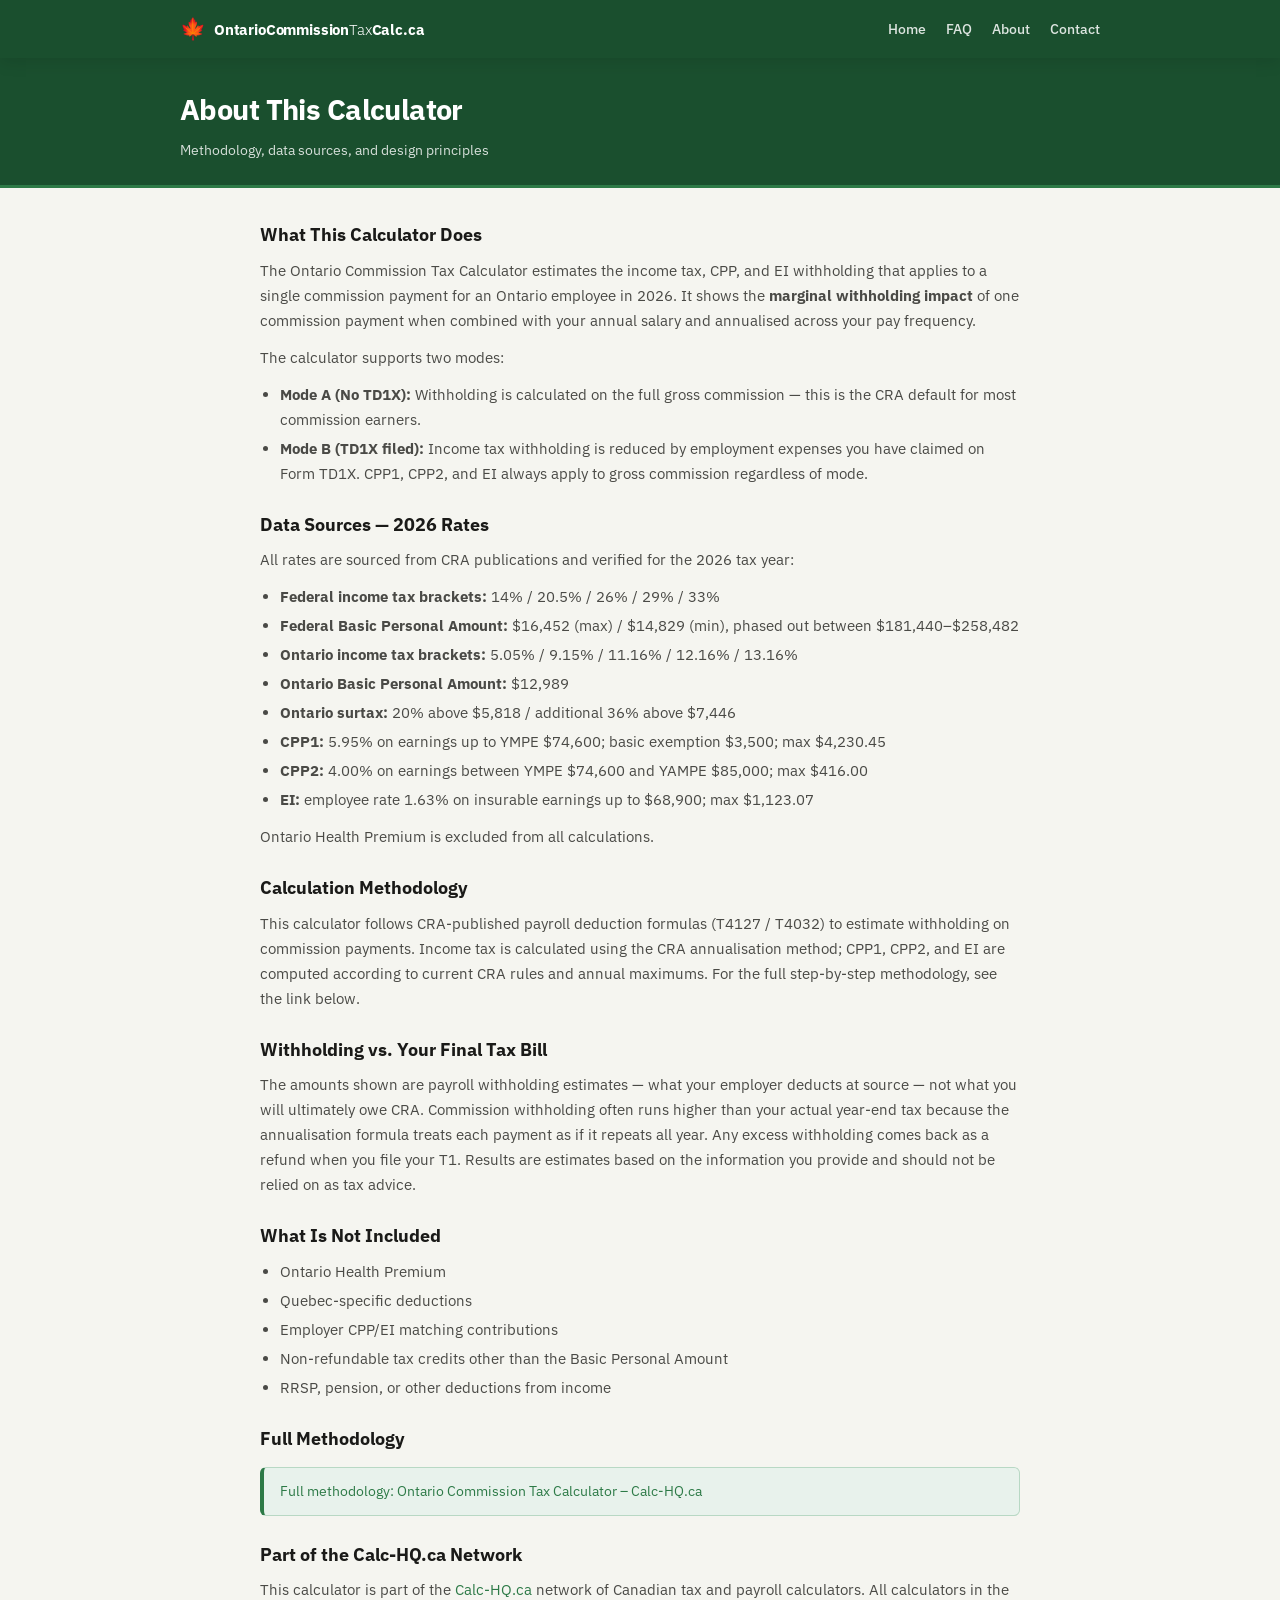
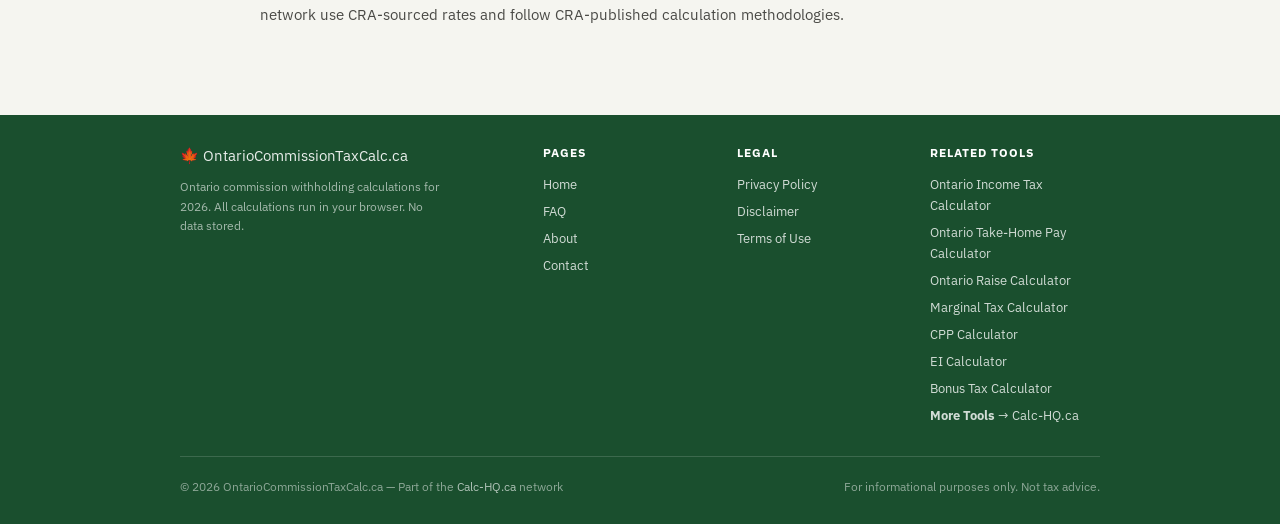
==== commit 9df3f1f7: "About page: remove technical methodology, add human-facing withholding clarification - Remove deep t" ====
--- a/about.html
+++ b/about.html
@@ -9,7 +9,7 @@
   <link rel="preconnect" href="https://fonts.googleapis.com">
   <link rel="preconnect" href="https://fonts.gstatic.com" crossorigin>
   <link href="https://fonts.googleapis.com/css2?family=IBM+Plex+Sans:wght@300;400;500;600;700&family=IBM+Plex+Mono:wght@400;500;600&display=swap" rel="stylesheet">
-  <link rel="stylesheet" href="css/style.css">
+  <link rel="stylesheet" href="css/style.css?v=e1e1d04">
   <link rel="icon" href="data:image/svg+xml,<svg xmlns='http://www.w3.org/2000/svg' viewBox='0 0 100 100'><text y='.9em' font-size='90'>🍁</text></svg>" />
   <script async src="https://pagead2.googlesyndication.com/pagead/js/adsbygoogle.js?client=ca-pub-7744853829365165" crossorigin="anonymous"></script>
 </head>
@@ -75,23 +75,10 @@
     <p>Ontario Health Premium is excluded from all calculations.</p>
 
     <h2>Calculation Methodology</h2>
-    <h3>Income Tax — Annualisation Method</h3>
-    <p>Income tax withholding on commission payments follows the CRA annualisation method described in T4127 (Payroll Deductions Formulas) and T4032 (Payroll Deductions Tables). Your commission is multiplied by the number of pay periods per year to get an annualised commission income, which is added to your annual salary. The marginal federal and Ontario income tax on the commission portion is then extracted by comparing tax on total income versus tax on salary alone, and divided back to a per-payment amount.</p>
+    <p>This calculator follows CRA-published payroll deduction formulas (T4127 / T4032) to estimate withholding on commission payments. Income tax is calculated using the CRA annualisation method; CPP1, CPP2, and EI are computed according to current CRA rules and annual maximums. For the full step-by-step methodology, see the link below.</p>
 
-    <h3>CPP1 — Prorated Exemption</h3>
-    <p>CPP1 uses the T4127/T4032 prorated basic exemption method: the $3,500 annual basic exemption is divided by the number of pay periods. CPP1 is calculated on (commission − prorated exemption) × 5.95%, capped at the annual maximum less any YTD contributions already made.</p>
-
-    <h3>CPP2 — Second Tier</h3>
-    <p>CPP2 applies to the portion of annualised earnings between the YMPE ($74,600) and YAMPE ($85,000). The annual CPP2 amount is prorated per pay period and capped at the annual maximum of $416.00 less YTD CPP2 already paid.</p>
-
-    <h3>EI</h3>
-    <p>EI premiums are calculated at 1.63% of gross commission, capped so total annual EI premiums do not exceed $1,123.07 (MIE × rate). YTD EI paid is deducted from the remaining room.</p>
-
-    <h3>Federal BPA Phase-Out</h3>
-    <p>The federal Basic Personal Amount is reduced linearly for income between $181,440 and $258,482, from a maximum of $16,452 to a minimum of $14,829. The BPA tax credit is applied at the 14% federal credit rate.</p>
-
-    <h3>Ontario Surtax</h3>
-    <p>Ontario surtax is layered on top of basic Ontario income tax: 20% on the amount of Ontario tax exceeding $5,818, plus an additional 36% on the amount exceeding $7,446.</p>
+    <h2>Withholding vs. Your Final Tax Bill</h2>
+    <p>The amounts shown are payroll withholding estimates — what your employer deducts at source — not what you will ultimately owe CRA. Commission withholding often runs higher than your actual year-end tax because the annualisation formula treats each payment as if it repeats all year. Any excess withholding comes back as a refund when you file your T1. Results are estimates based on the information you provide and should not be relied on as tax advice.</p>
 
     <h2>What Is Not Included</h2>
     <ul>
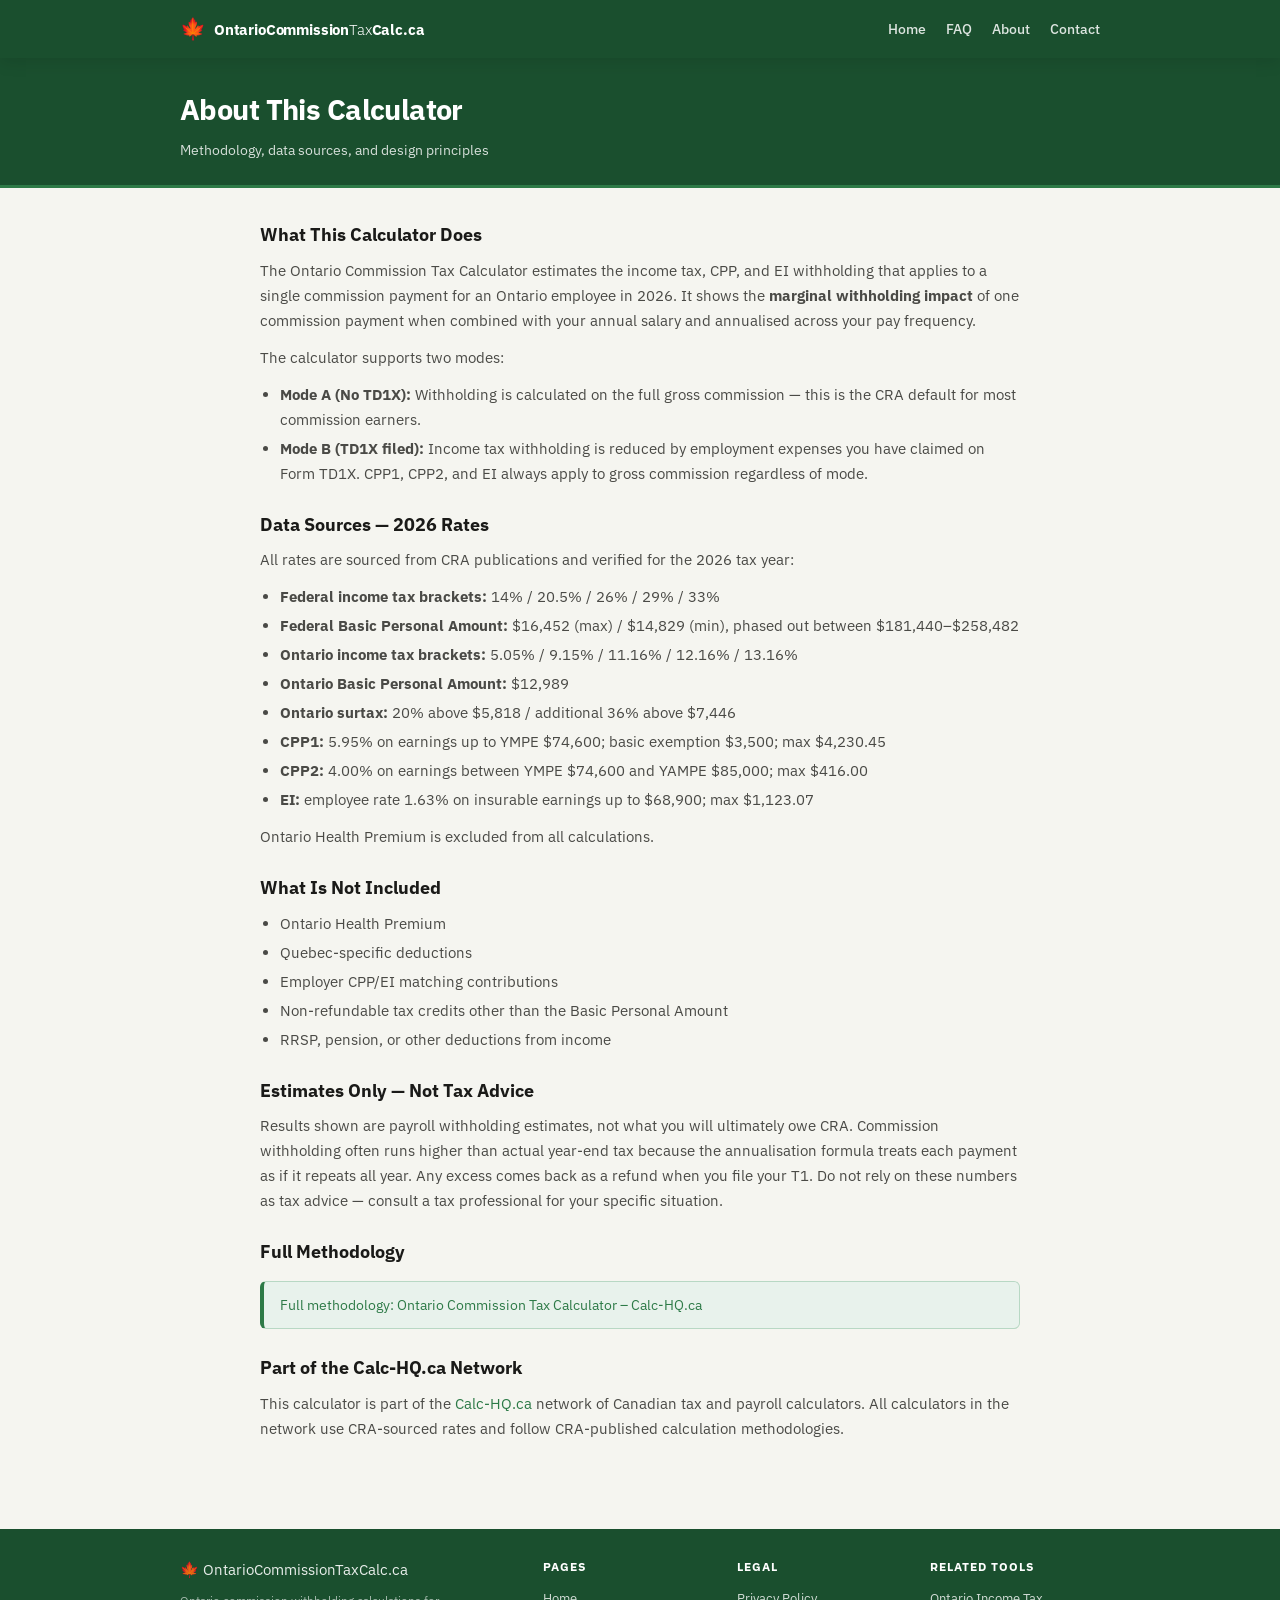
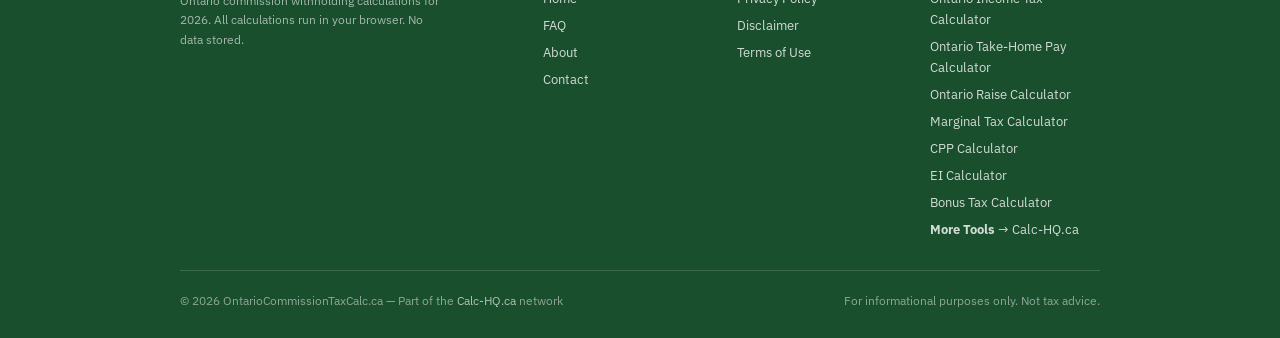
==== commit e2b03726: "Remove technical methodology section from about page" ====
--- a/about.html
+++ b/about.html
@@ -74,12 +74,6 @@
     </ul>
     <p>Ontario Health Premium is excluded from all calculations.</p>
 
-    <h2>Calculation Methodology</h2>
-    <p>This calculator follows CRA-published payroll deduction formulas (T4127 / T4032) to estimate withholding on commission payments. Income tax is calculated using the CRA annualisation method; CPP1, CPP2, and EI are computed according to current CRA rules and annual maximums. For the full step-by-step methodology, see the link below.</p>
-
-    <h2>Withholding vs. Your Final Tax Bill</h2>
-    <p>The amounts shown are payroll withholding estimates — what your employer deducts at source — not what you will ultimately owe CRA. Commission withholding often runs higher than your actual year-end tax because the annualisation formula treats each payment as if it repeats all year. Any excess withholding comes back as a refund when you file your T1. Results are estimates based on the information you provide and should not be relied on as tax advice.</p>
-
     <h2>What Is Not Included</h2>
     <ul>
       <li>Ontario Health Premium</li>
@@ -88,6 +82,9 @@
       <li>Non-refundable tax credits other than the Basic Personal Amount</li>
       <li>RRSP, pension, or other deductions from income</li>
     </ul>
+
+    <h2>Estimates Only — Not Tax Advice</h2>
+    <p>Results shown are payroll withholding estimates, not what you will ultimately owe CRA. Commission withholding often runs higher than actual year-end tax because the annualisation formula treats each payment as if it repeats all year. Any excess comes back as a refund when you file your T1. Do not rely on these numbers as tax advice — consult a tax professional for your specific situation.</p>
 
     <h2>Full Methodology</h2>
     <div class="info-box">
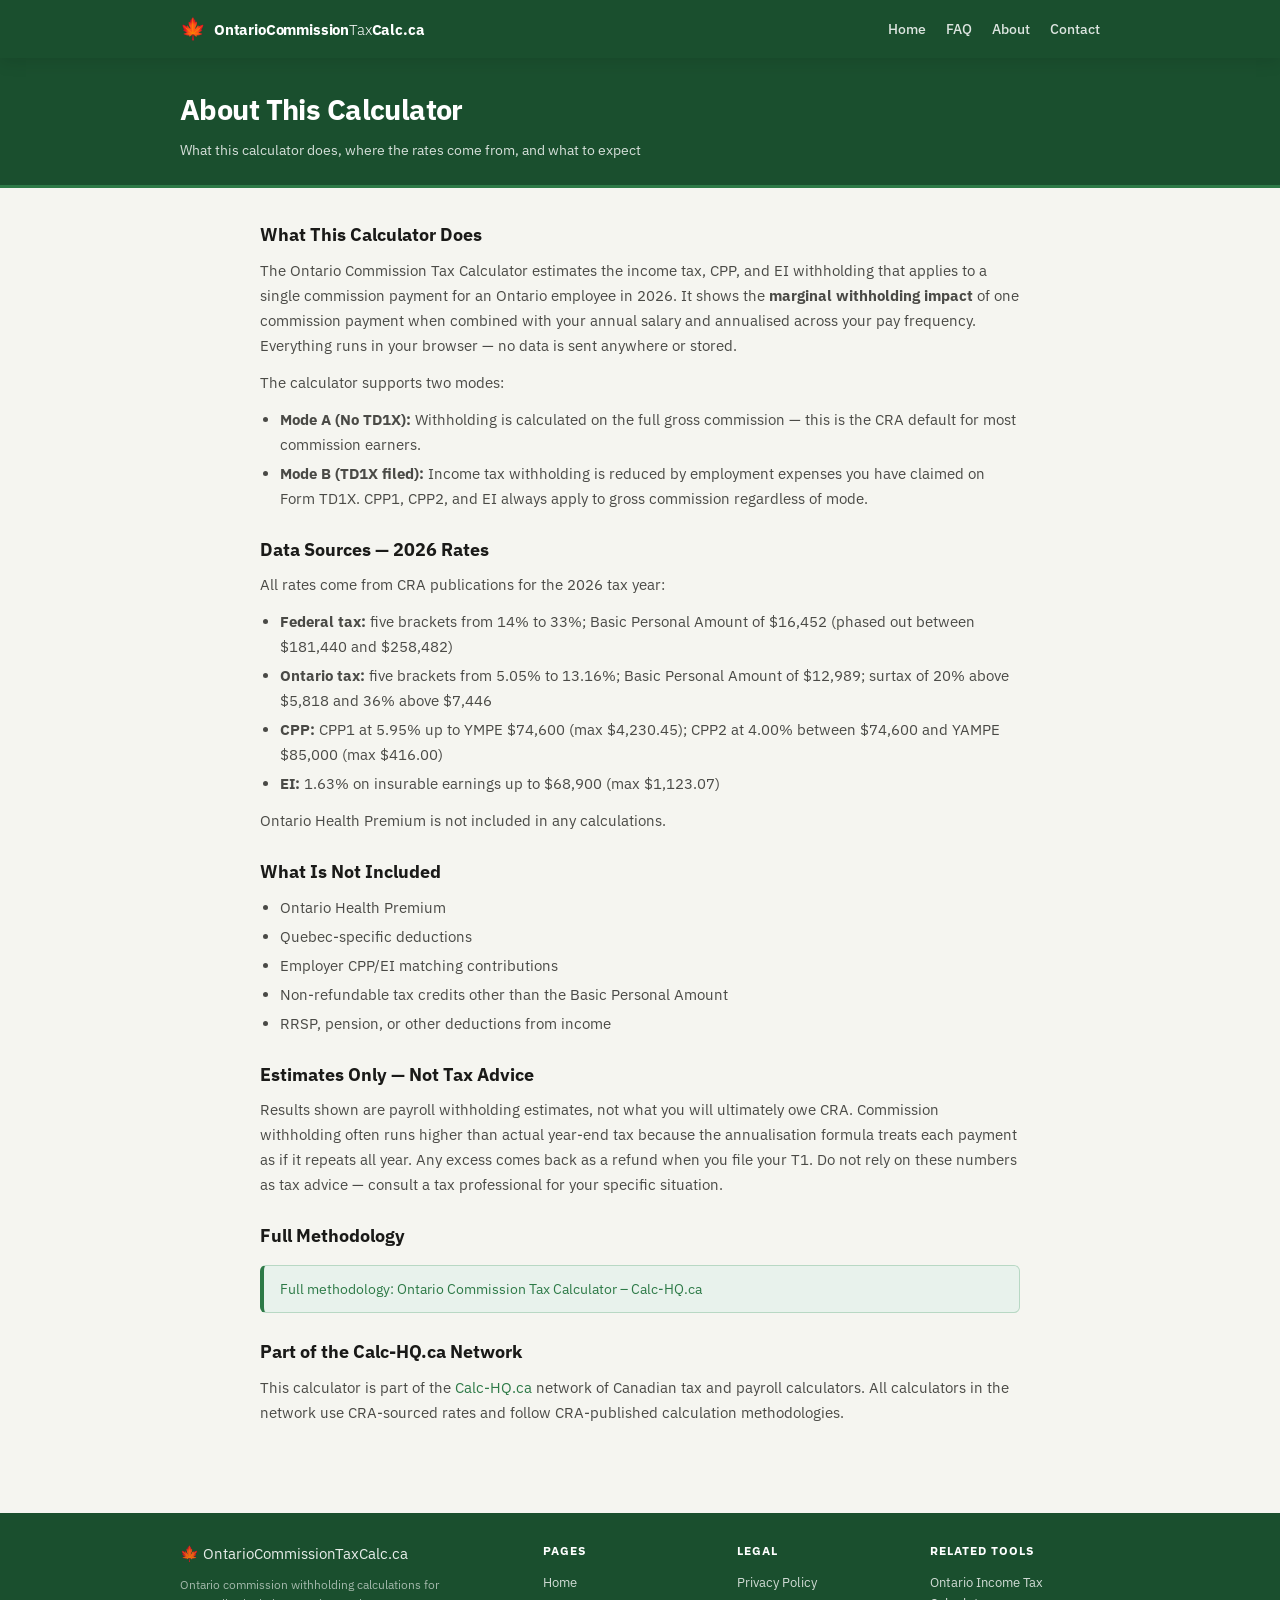
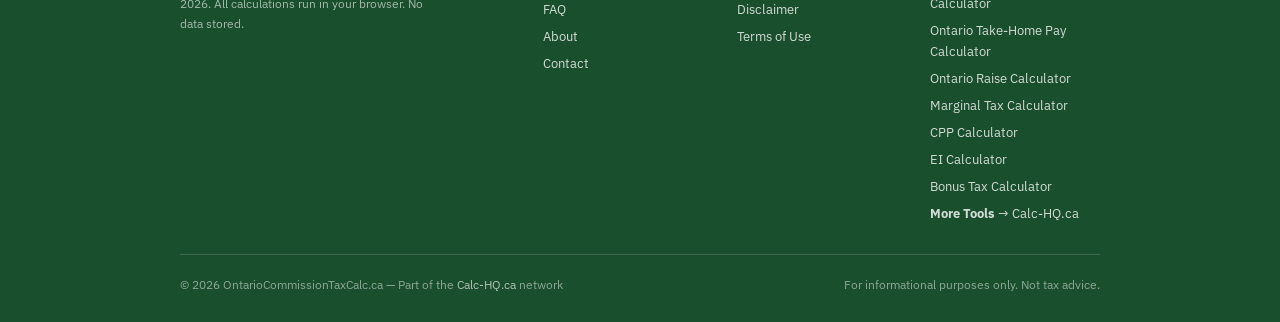
==== commit 62a36962: "Refine about page content architecture" ====
--- a/about.html
+++ b/about.html
@@ -45,7 +45,7 @@
 <section class="page-hero">
   <div class="container">
     <h1>About This Calculator</h1>
-    <p>Methodology, data sources, and design principles</p>
+    <p>What this calculator does, where the rates come from, and what to expect</p>
   </div>
 </section>
 
@@ -53,7 +53,7 @@
   <div class="content-col">
 
     <h2>What This Calculator Does</h2>
-    <p>The Ontario Commission Tax Calculator estimates the income tax, CPP, and EI withholding that applies to a single commission payment for an Ontario employee in 2026. It shows the <strong>marginal withholding impact</strong> of one commission payment when combined with your annual salary and annualised across your pay frequency.</p>
+    <p>The Ontario Commission Tax Calculator estimates the income tax, CPP, and EI withholding that applies to a single commission payment for an Ontario employee in 2026. It shows the <strong>marginal withholding impact</strong> of one commission payment when combined with your annual salary and annualised across your pay frequency. Everything runs in your browser — no data is sent anywhere or stored.</p>
     <p>The calculator supports two modes:</p>
     <ul>
       <li><strong>Mode A (No TD1X):</strong> Withholding is calculated on the full gross commission — this is the CRA default for most commission earners.</li>
@@ -61,18 +61,14 @@
     </ul>
 
     <h2>Data Sources — 2026 Rates</h2>
-    <p>All rates are sourced from CRA publications and verified for the 2026 tax year:</p>
+    <p>All rates come from CRA publications for the 2026 tax year:</p>
     <ul>
-      <li><strong>Federal income tax brackets:</strong> 14% / 20.5% / 26% / 29% / 33%</li>
-      <li><strong>Federal Basic Personal Amount:</strong> $16,452 (max) / $14,829 (min), phased out between $181,440–$258,482</li>
-      <li><strong>Ontario income tax brackets:</strong> 5.05% / 9.15% / 11.16% / 12.16% / 13.16%</li>
-      <li><strong>Ontario Basic Personal Amount:</strong> $12,989</li>
-      <li><strong>Ontario surtax:</strong> 20% above $5,818 / additional 36% above $7,446</li>
-      <li><strong>CPP1:</strong> 5.95% on earnings up to YMPE $74,600; basic exemption $3,500; max $4,230.45</li>
-      <li><strong>CPP2:</strong> 4.00% on earnings between YMPE $74,600 and YAMPE $85,000; max $416.00</li>
-      <li><strong>EI:</strong> employee rate 1.63% on insurable earnings up to $68,900; max $1,123.07</li>
+      <li><strong>Federal tax:</strong> five brackets from 14% to 33%; Basic Personal Amount of $16,452 (phased out between $181,440 and $258,482)</li>
+      <li><strong>Ontario tax:</strong> five brackets from 5.05% to 13.16%; Basic Personal Amount of $12,989; surtax of 20% above $5,818 and 36% above $7,446</li>
+      <li><strong>CPP:</strong> CPP1 at 5.95% up to YMPE $74,600 (max $4,230.45); CPP2 at 4.00% between $74,600 and YAMPE $85,000 (max $416.00)</li>
+      <li><strong>EI:</strong> 1.63% on insurable earnings up to $68,900 (max $1,123.07)</li>
     </ul>
-    <p>Ontario Health Premium is excluded from all calculations.</p>
+    <p>Ontario Health Premium is not included in any calculations.</p>
 
     <h2>What Is Not Included</h2>
     <ul>
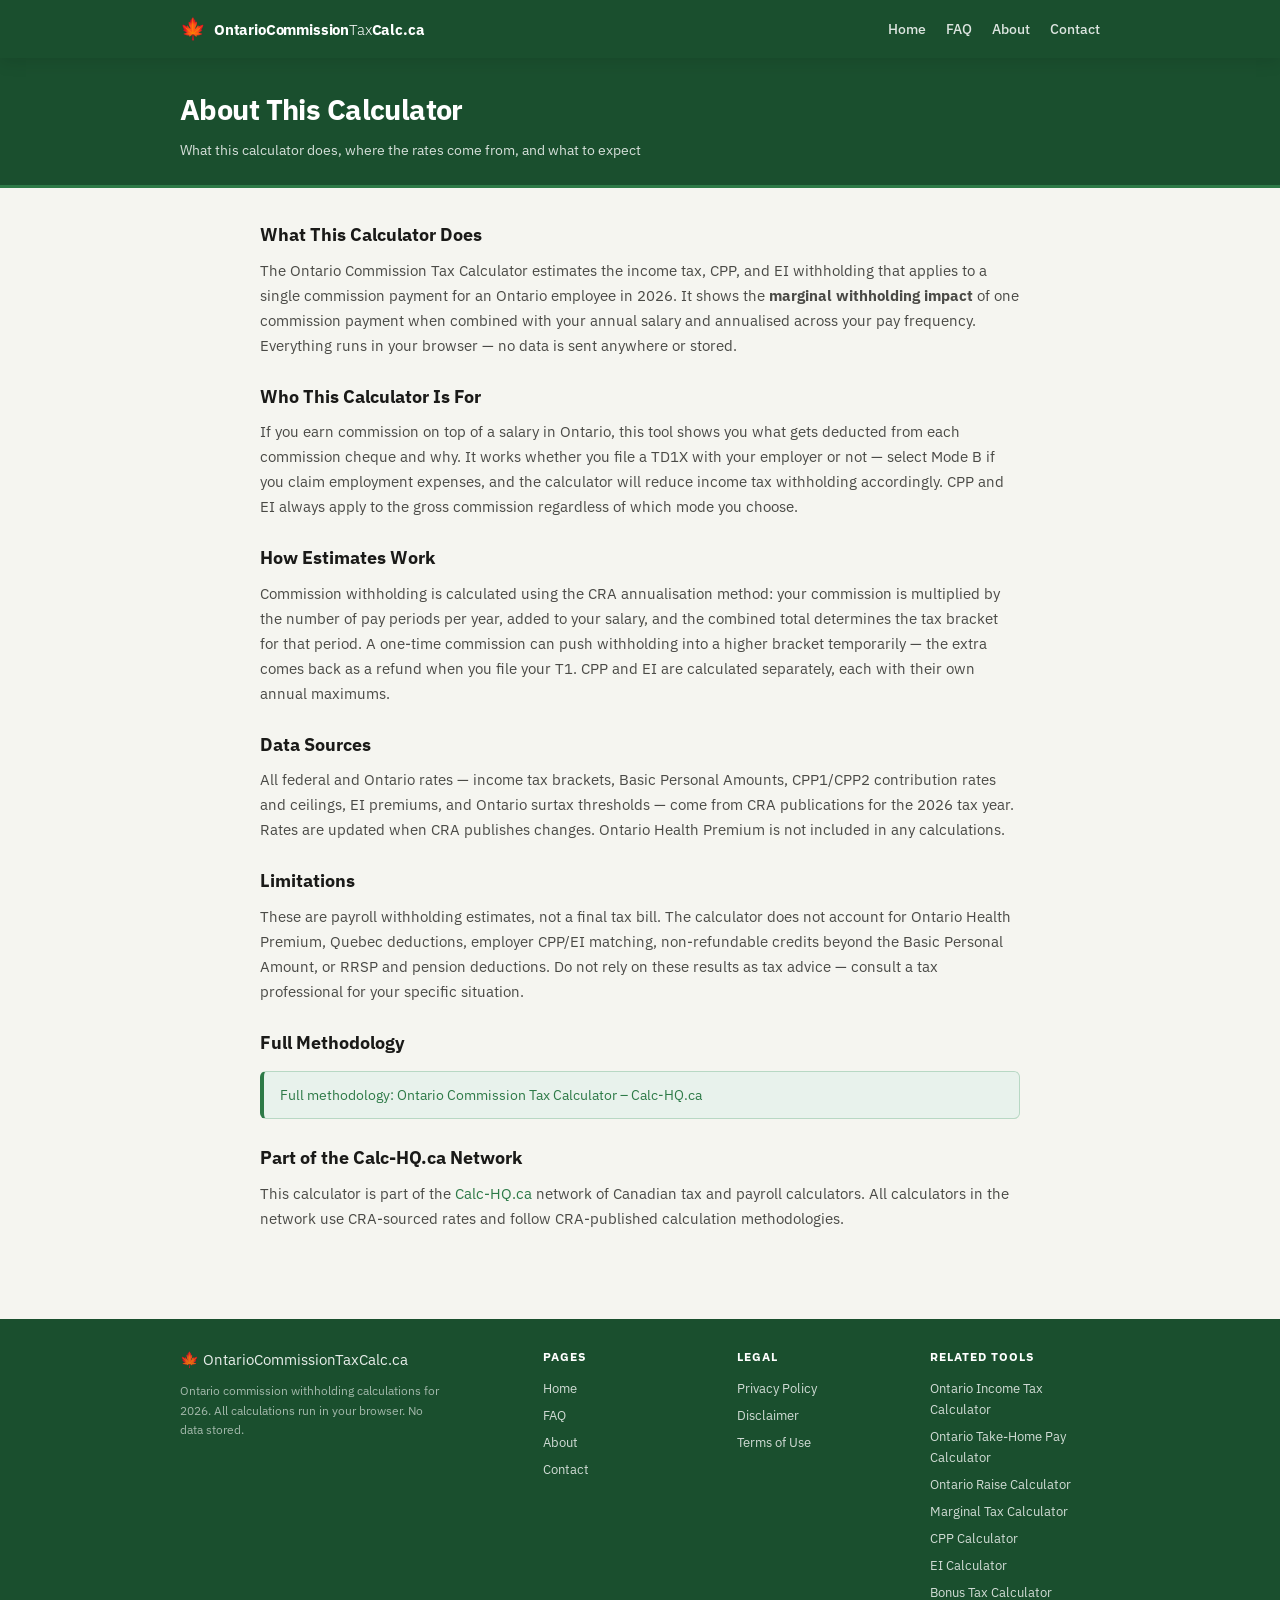
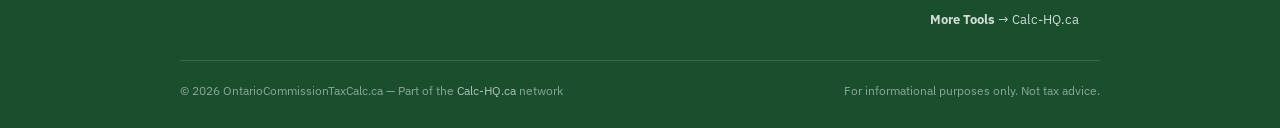
==== commit d6d75a70: "Refine about page content architecture" ====
--- a/about.html
+++ b/about.html
@@ -54,33 +54,18 @@
 
     <h2>What This Calculator Does</h2>
     <p>The Ontario Commission Tax Calculator estimates the income tax, CPP, and EI withholding that applies to a single commission payment for an Ontario employee in 2026. It shows the <strong>marginal withholding impact</strong> of one commission payment when combined with your annual salary and annualised across your pay frequency. Everything runs in your browser — no data is sent anywhere or stored.</p>
-    <p>The calculator supports two modes:</p>
-    <ul>
-      <li><strong>Mode A (No TD1X):</strong> Withholding is calculated on the full gross commission — this is the CRA default for most commission earners.</li>
-      <li><strong>Mode B (TD1X filed):</strong> Income tax withholding is reduced by employment expenses you have claimed on Form TD1X. CPP1, CPP2, and EI always apply to gross commission regardless of mode.</li>
-    </ul>
 
-    <h2>Data Sources — 2026 Rates</h2>
-    <p>All rates come from CRA publications for the 2026 tax year:</p>
-    <ul>
-      <li><strong>Federal tax:</strong> five brackets from 14% to 33%; Basic Personal Amount of $16,452 (phased out between $181,440 and $258,482)</li>
-      <li><strong>Ontario tax:</strong> five brackets from 5.05% to 13.16%; Basic Personal Amount of $12,989; surtax of 20% above $5,818 and 36% above $7,446</li>
-      <li><strong>CPP:</strong> CPP1 at 5.95% up to YMPE $74,600 (max $4,230.45); CPP2 at 4.00% between $74,600 and YAMPE $85,000 (max $416.00)</li>
-      <li><strong>EI:</strong> 1.63% on insurable earnings up to $68,900 (max $1,123.07)</li>
-    </ul>
-    <p>Ontario Health Premium is not included in any calculations.</p>
+    <h2>Who This Calculator Is For</h2>
+    <p>If you earn commission on top of a salary in Ontario, this tool shows you what gets deducted from each commission cheque and why. It works whether you file a TD1X with your employer or not — select Mode B if you claim employment expenses, and the calculator will reduce income tax withholding accordingly. CPP and EI always apply to the gross commission regardless of which mode you choose.</p>
 
-    <h2>What Is Not Included</h2>
-    <ul>
-      <li>Ontario Health Premium</li>
-      <li>Quebec-specific deductions</li>
-      <li>Employer CPP/EI matching contributions</li>
-      <li>Non-refundable tax credits other than the Basic Personal Amount</li>
-      <li>RRSP, pension, or other deductions from income</li>
-    </ul>
+    <h2>How Estimates Work</h2>
+    <p>Commission withholding is calculated using the CRA annualisation method: your commission is multiplied by the number of pay periods per year, added to your salary, and the combined total determines the tax bracket for that period. A one-time commission can push withholding into a higher bracket temporarily — the extra comes back as a refund when you file your T1. CPP and EI are calculated separately, each with their own annual maximums.</p>
 
-    <h2>Estimates Only — Not Tax Advice</h2>
-    <p>Results shown are payroll withholding estimates, not what you will ultimately owe CRA. Commission withholding often runs higher than actual year-end tax because the annualisation formula treats each payment as if it repeats all year. Any excess comes back as a refund when you file your T1. Do not rely on these numbers as tax advice — consult a tax professional for your specific situation.</p>
+    <h2>Data Sources</h2>
+    <p>All federal and Ontario rates — income tax brackets, Basic Personal Amounts, CPP1/CPP2 contribution rates and ceilings, EI premiums, and Ontario surtax thresholds — come from CRA publications for the 2026 tax year. Rates are updated when CRA publishes changes. Ontario Health Premium is not included in any calculations.</p>
+
+    <h2>Limitations</h2>
+    <p>These are payroll withholding estimates, not a final tax bill. The calculator does not account for Ontario Health Premium, Quebec deductions, employer CPP/EI matching, non-refundable credits beyond the Basic Personal Amount, or RRSP and pension deductions. Do not rely on these results as tax advice — consult a tax professional for your specific situation.</p>
 
     <h2>Full Methodology</h2>
     <div class="info-box">
